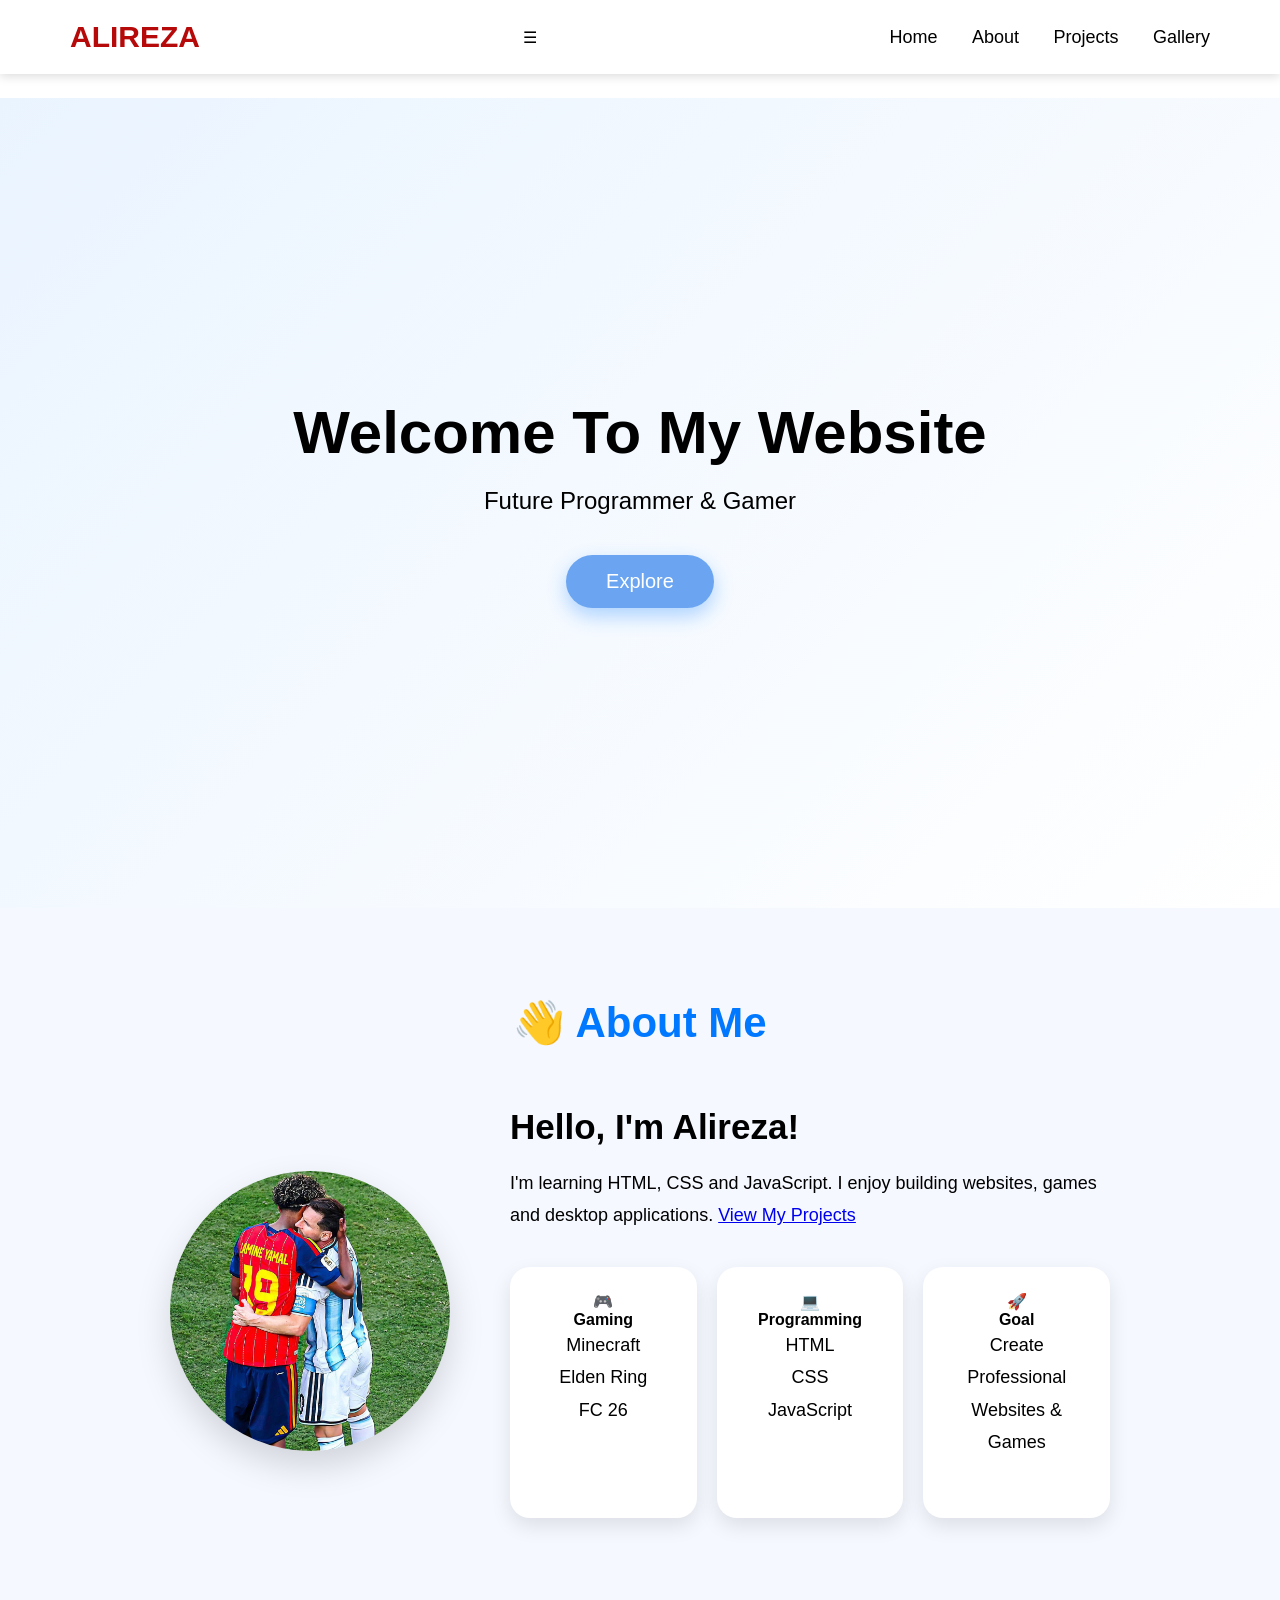
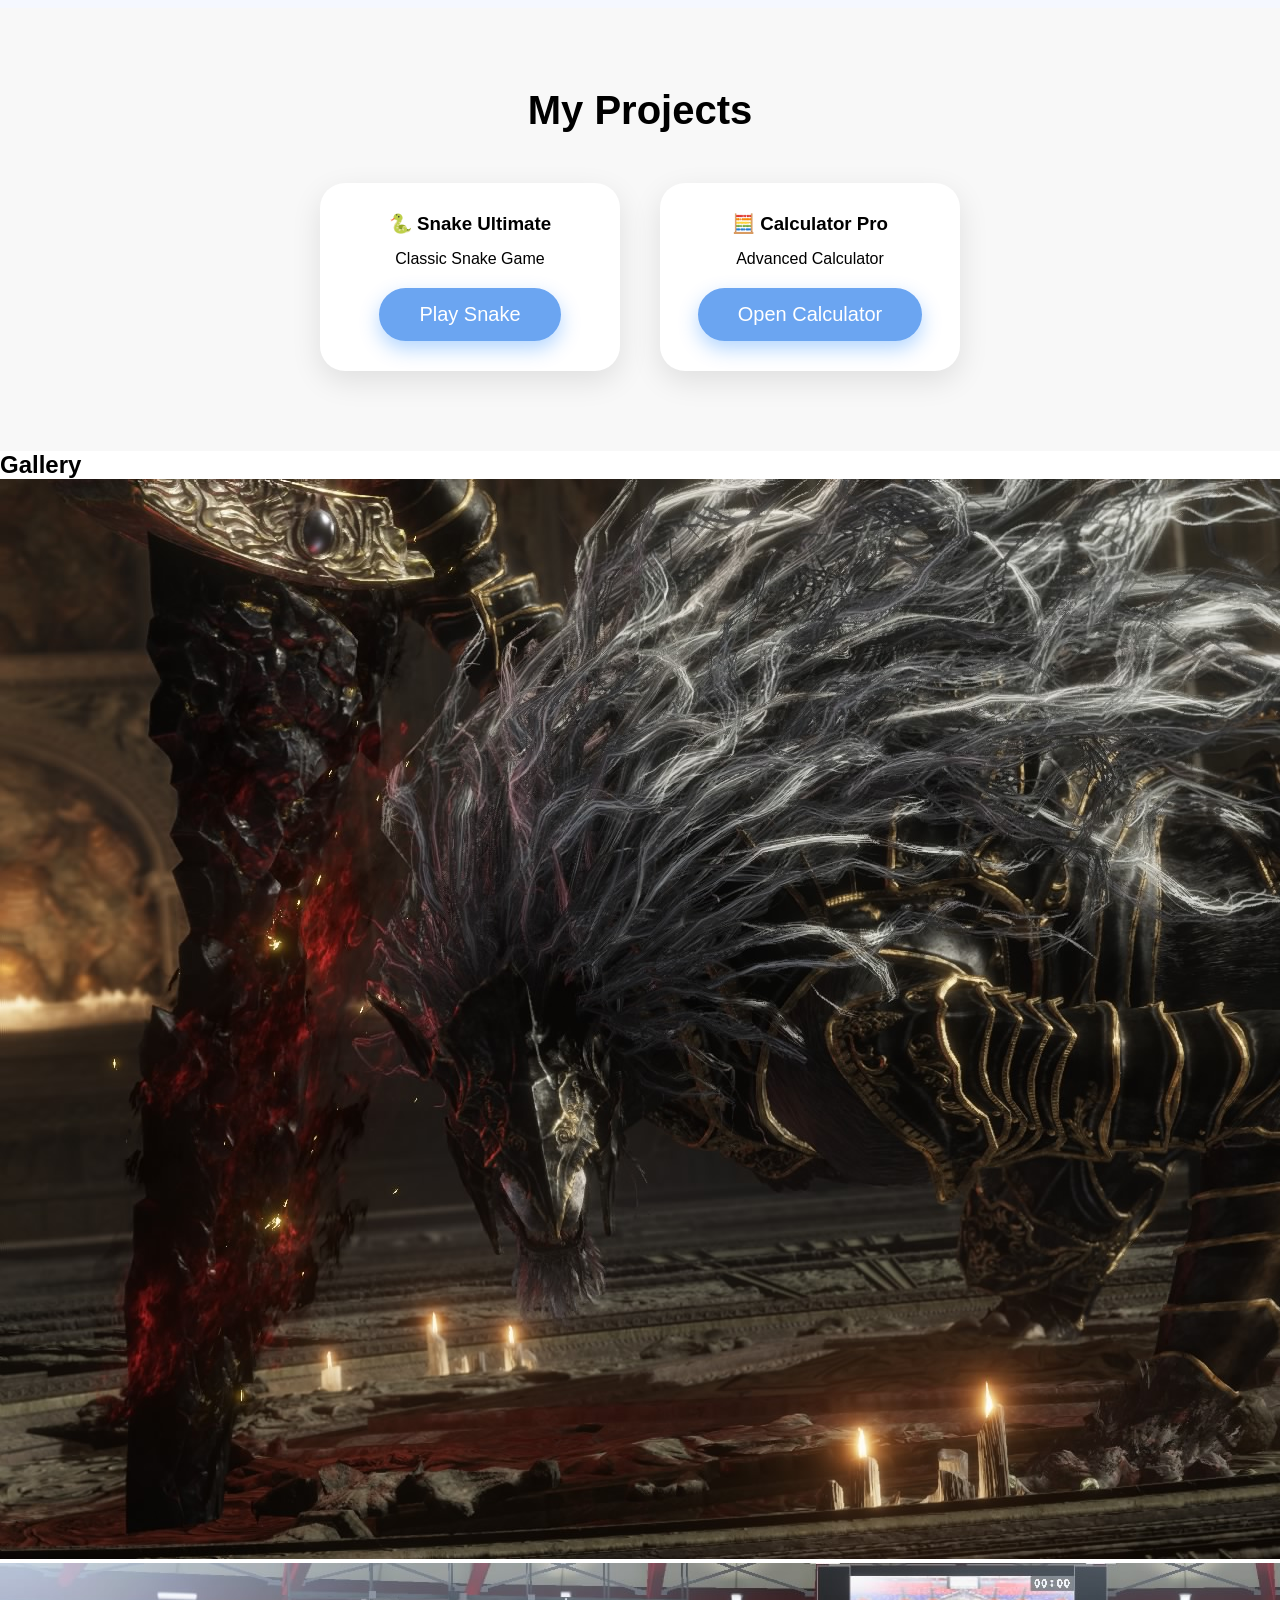
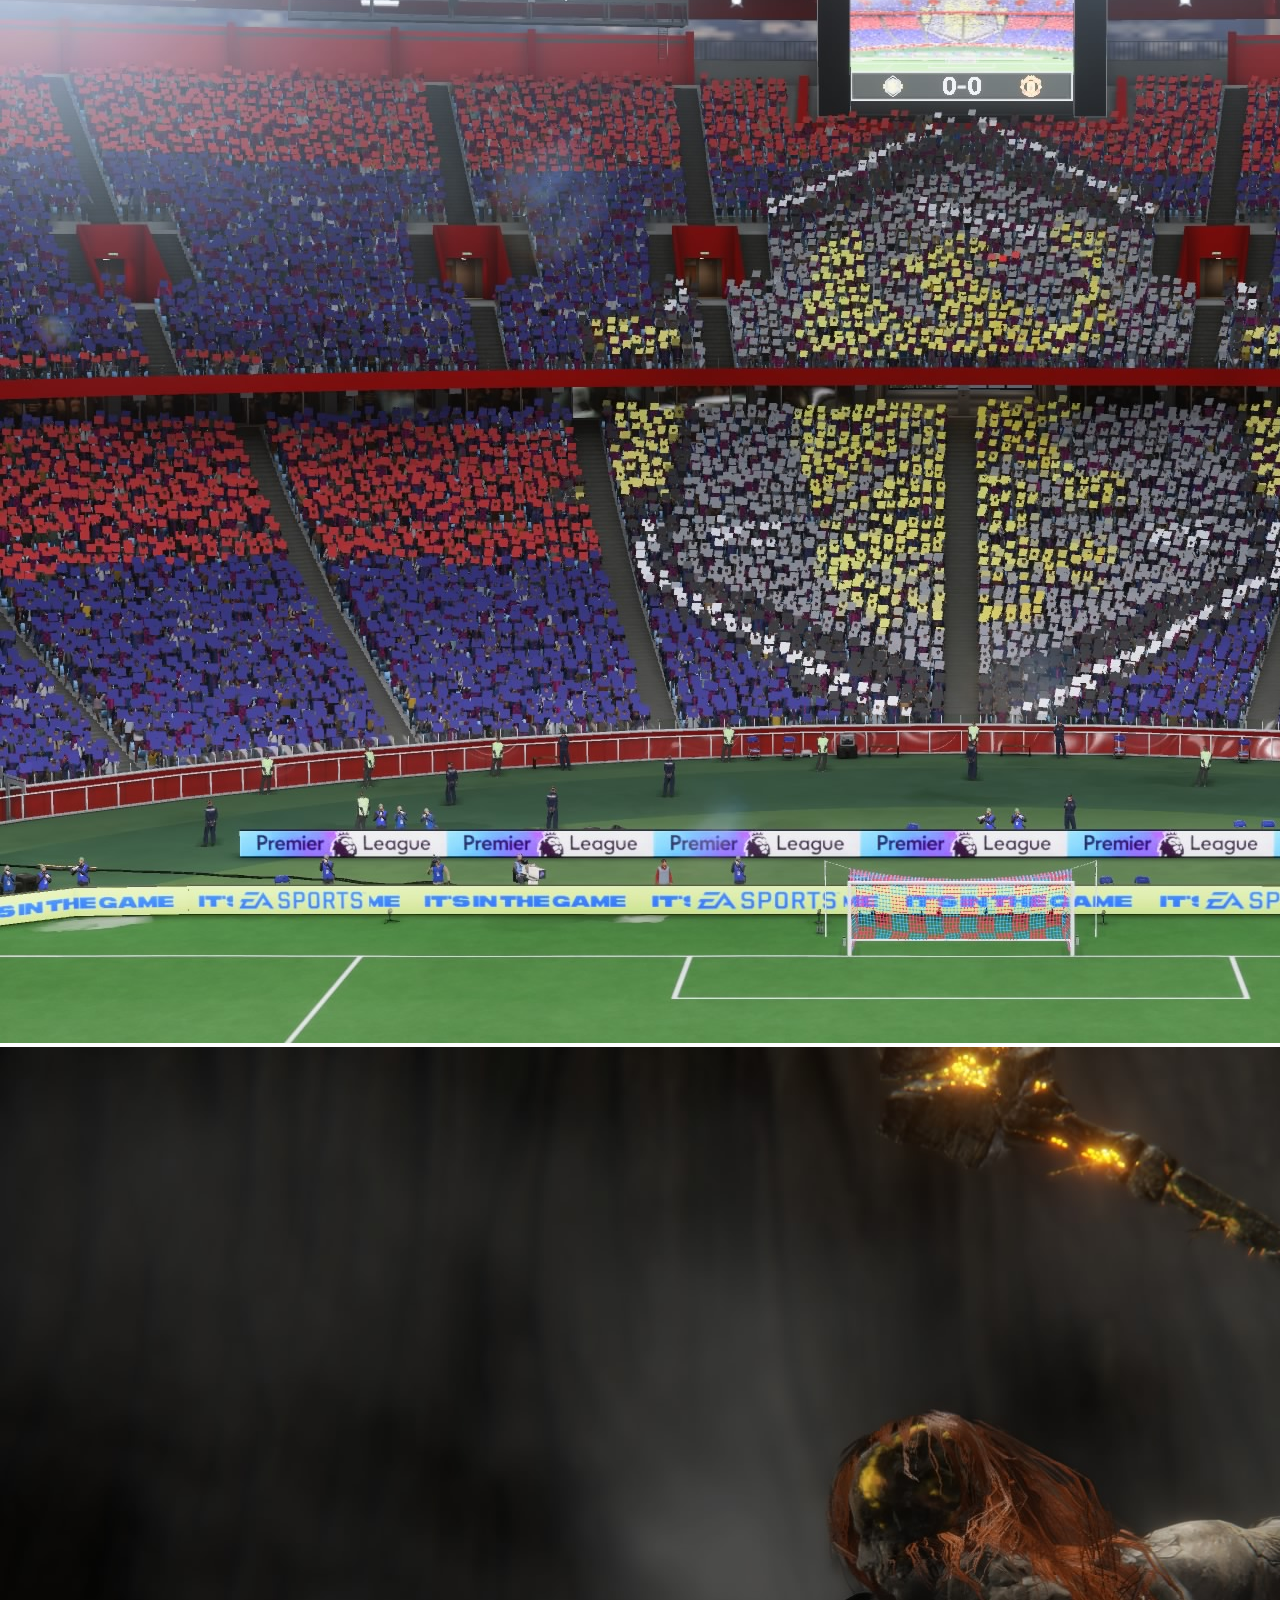
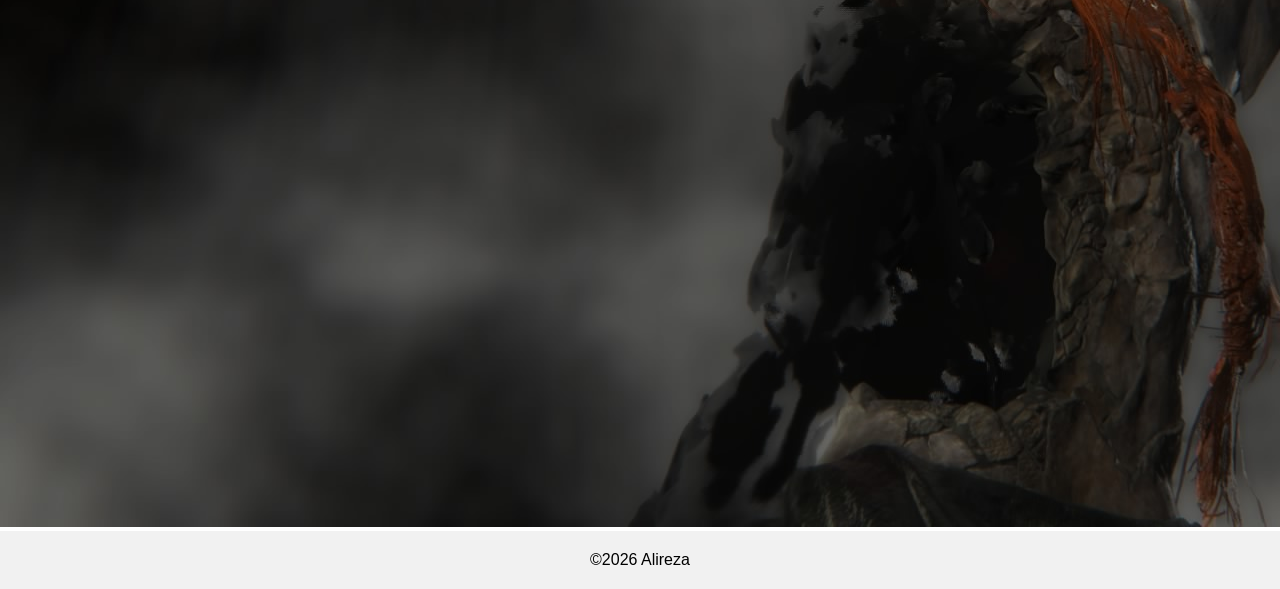
==== index.html @ 7f4954b1 "Update index.html" ====
<!DOCTYPE html>
<html lang="en">

<head><meta name="google-site-verification" content="nearvGKCB2jYtyPfi5rXUf1PX_v6LSc5jBAbaeLNy2U" />

<meta charset="UTF-8">
<meta name="viewport" content="width=device-width, initial-scale=1.0">

<title>Alireza Website</title>

<link rel="stylesheet" href="style.css">

</head>

<div id="image-viewer" onclick="closeImage()">

<img id="big-image">

</div>

<body>

<header>

<h2 class="logo">ALIREZA</h2>

<div class="menu-btn" onclick="toggleMenu()">
    ☰
</div>

<nav id="nav-menu">
  
    <a href="#">Home</a>
  
    <a href="#about">About</a>
  
    <a href="#projects">Projects</a>
  
    <a href="#gallery">Gallery</a>

</nav>

    </header>

<section class="hero">

<h1 id="title"></h1>

<p>Future Programmer & Gamer</p>

<button onclick="scrollProjects()">
Explore

</button>

</section>
<section id="about">

    <h2>👋 About Me</h2>

    <div class="about-container">

        <div class="about-image">
            <img src="images/profile.png" alt="Profile">
        </div>

        <div class="about-text">

            <h3>Hello, I'm Alireza!</h3>

            <p>
                I'm learning HTML, CSS and JavaScript.
                I enjoy building websites, games and desktop applications.
                <a href="#projects" class="about-btn">
View My Projects
</a>
            </p>

            <div class="skills">

                <div class="skill-card">
                    🎮
                    <h4>Gaming</h4>
                    <p>Minecraft<br>Elden Ring<br>FC 26</p>
                </div>

                <div class="skill-card">
                    💻
                    <h4>Programming</h4>
                    <p>HTML<br>CSS<br>JavaScript</p>
                </div>

                <div class="skill-card">
                    🚀
                    <h4>Goal</h4>
                    <p>Create Professional Websites & Games</p>
                </div>

            </div>

        </div>

    </div>

</section>

<section id="projects">

<h2>My Projects</h2>

<div class="cards">

<div class="card">

<h3>🐍 Snake Ultimate</h3>

<p>Classic Snake Game
</p>

<a href="Snake/Snake_Ultimate_v1.5.2fixed.html">
    <button>Play Snake</button>
</a>

</div>

<div class="card">

<h3>🧮 Calculator Pro</h3>

<p>Advanced Calculator
</p>

<a href="calculator/index.html">
    <button>Open Calculator</button>
</a>

</div>

    </div>

</section>

<section id="gallery">

    <h2>Gallery</h2>

    <div class="gallery-container">

        <img onclick="openImage(this.src)"  src="images/photo1.jpg" alt="Photo 1">

        <img onclick="openImage(this.src)"  src="images/photo2.jpg" alt="Photo 2">

        <img onclick="openImage(this.src)" src="images/photo3.jpg" alt="Photo 3">

    </div>

<footer>

©2026 Alireza

</footer>

<script src="script.js"></script>

</body>

</html>

</section>
---- style.css ----
*{
margin:0;
padding:0;
box-sizing:border-box;
font-family:Arial,sans-serif;
}

body{

background:white;
color:black;

padding-top: 80px;

}

header{

display:flex;
justify-content:space-between;
align-items:center;

padding:20px 70px;

box-shadow:0 2px 10px rgba(0,0,0,.15);

position: fixed;
top: 0;
left: 0;
width: 100%;
background: rgb(255, 255, 255);
z-index: 1000;

}

.logo{

color:#b60909;
font-size:30px;

}

nav a{

text-decoration:none;
color:black;

margin-left:30px;

font-size:18px;

transition:.3s;

}

nav a:hover{

color:#0078ff;

}

.hero{

height:90vh;

display:flex;

flex-direction:column;

justify-content:center;

align-items:center;

text-align:center;

background:linear-gradient(135deg,#eaf4ff,#ffffff);

}


.hero h1{

font-size:60px;

margin-bottom:20px;

}

.hero p{

font-size:24px;

margin-bottom:40px;

}

button{

padding:15px 40px;

border:none;

border-radius:50px;

background:#6ba5f1;

color:white;

font-size:20px;

cursor:pointer;

transition:.3s;

box-shadow:0 8px 20px rgba(0,120,255,.3);

}

button:hover{

transform:translateY(-5px);

box-shadow:0 15px 30px rgba(0,120,255,.5);

}

button:hover{

transform:scale(1.1);

background:#005fcc;

}
footer{

text-align:center;

padding:20px;

background:#f1f1f1;

}

html{

scroll-behavior:smooth;

}

#projects{

padding:80px;

text-align:center;

background:#f8f8f8;

}

#projects h2{

font-size:40px;

margin-bottom:50px;

}

.cards{

 display:flex;

justify-content:center;

gap:40px;

flex-wrap:wrap;

margin-top:40px;

}

.card{

width:300px;

background:white;

padding:30px;

border-radius:25px;

box-shadow:0 10px 30px rgba(0,0,0,.1);

transition:.4s;
}

.card:hover{

transform:translateY(-12px) scale(1.03);

}

.card h3{

margin-bottom:15px;

}

.card button{

margin-top:20px;

}

#about{

padding:90px 10%;

background:#f5f8ff;

}

#about h2{

text-align:center;

font-size:42px;

margin-bottom:60px;

color:#0078ff;

}

.about-container{

display:flex;

align-items:center;

justify-content:center;

gap:60px;

flex-wrap:wrap;

}

.about-image img{

width:280px;

height:280px;

border-radius:50%;

object-fit:cover;

box-shadow:0 15px 35px rgba(0,0,0,.15);

transition:.4s;

}

.about-image img:hover{

transform:scale(1.05);

}

.about-text{

max-width:600px;

}

.about-text h3{

font-size:35px;

margin-bottom:20px;

}

.about-text p{

font-size:18px;

line-height:1.8;

margin-bottom:35px;

}

.skills{

display:flex;

gap:20px;

flex-wrap:wrap;

}

.skill-card{

flex:1;

min-width:170px;

background:white;

padding:25px;

border-radius:20px;

text-align:center;

box-shadow:0 8px 20px rgba(0,0,0,.1);

transition:.35s;

}

.skill-card:hover{

transform:translateY(-10px);

box-shadow:0 18px 30px rgba(0,120,255,.2);

}

/* Mobile Version */

@media (max-width: 768px){

    header{
       
        padding:15px 20px;
    }

    nav{
       
        display:none;
       
        flex-direction:column;
       
        position:absolute;
       
        top:70px;
       
        right:20px;
       
        background:white;
       
        padding:20px;
       
        border-radius:15px;
       
        box-shadow:0 10px 20px rgba(0,0,0,.15);
    
    }

    nav.active{
        display:flex;
    }
   
    .hero{
    
        height:auto;
    
        min-height:80vh;
    
        padding:40px 20px;
    }

    .hero h1{
        font-size:45px;
    }

    .hero p{
        font-size:18px;
    }


    .cards{
        flex-direction:column;
        align-items:center;
    }


    .card{
        width:85%;
    }


    .about-container{
        flex-direction:column;
        text-align:center;
    }


    .about-image img{
        width:200px;
        height:200px;
    }


    .skills{
        flex-direction:column;
    }


    .skill-card{
        width:90%;
    }

    #gallery{
    padding:80px 20px;
    text-align:center;
}


#gallery h2{
    font-size:35px;
    margin-bottom:40px;
}


.gallery-container{

    display:grid;
    grid-template-columns:repeat(3,1fr);
    gap:25px;
    max-width:1000px;
    margin:auto;

}


.gallery-container img{

    width:100%;
    height:250px;
    object-fit:cover;
    border-radius:20px;
    transition:.3s;

}


.gallery-container img:hover{

    transform:scale(1.05);

}

.menu-btn{
    display:block;
    font-size:32px;
     cursor:pointer;
}

nav{
    transition:0.3s;
}

.about-btn{
    display:inline-block;
    background:#0078ff;
    color:white;
    padding:12px 25px;
    border-radius:20px;
    text-decoration:none;
    transition:.3s;
}

.about-btn:hover{
    transform:scale(1.05);
}

#gallery{
    padding:80px 20px;
    text-align:center;
}


#gallery h2{
    font-size:35px;
    margin-bottom:40px;
}


.gallery-container{

    display:grid;
    grid-template-columns:repeat(3,1fr);
    gap:25px;
    max-width:1000px;
    margin:auto;

}


.gallery-container img{

    width:100%;
    height:250px;
    object-fit:cover;
    border-radius:20px;
    transition:.3s;

}


.gallery-container img:hover{

    transform:scale(1.05);

}

#image-viewer{

display:none;
position:fixed;
top:0;
left:0;
width:100%;
height:100%;
background:rgba(0,0,0,.8);
justify-content:center;
align-items:center;
z-index:2000;

}


#image-viewer img{

max-width:90%;
max-height:90%;
border-radius:20px;

}


.gallery-container img{

cursor:pointer;

}
#gallery{
    padding:80px 20px;
    text-align:center;
}


#gallery h2{
    font-size:35px;
    margin-bottom:40px;
}

.gallery-container{
    display:grid;
    grid-template-columns:repeat(3, 300px);
    gap:25px;
    justify-content:center;
}

.gallery-container img{
    width:300px;
    height:250px;
    object-fit:cover;
    border-radius:20px;
    cursor:pointer;
}


.gallery-container img:hover{

    transform:scale(1.05);

}

.card button{
    max-width:100%;
    width:100%;
    font-size:16px;
    padding:12px 15px;
}

.card a{
    display:block;
}

/* Fix Gallery */
.gallery-container{
    width:100%;
    max-width:1000px;
    margin:auto;
    display:grid;
    grid-template-columns:repeat(3, 1fr);
    gap:20px;
    box-sizing:border-box;
    padding:0 20px;
}

.gallery-container img{
    width:100%;
    max-width:100%;
    height:250px;
    object-fit:cover;
    border-radius:20px;
    box-sizing:border-box;
}


@media(max-width:768px){

    .gallery-container{
        grid-template-columns:1fr;
        padding:0 15px;
    }


    .gallery-container img{
        width:100%;
        height:220px;
    }

}

#gallery {
    max-width: 100%;
    overflow: hidden;
}

.gallery-container {
    display: grid;
    grid-template-columns: repeat(3, 250px);
    gap: 20px;
    justify-content: center;
}

.gallery-container img {
    width: 250px;
    height: 180px;
    object-fit: cover;
    border-radius: 15px;
}


@media(max-width:768px){

    .gallery-container{
        grid-template-columns: 1fr;
    }

    .gallery-container img{
        width:90%;
        height:200px;
        margin:auto;
    }

}
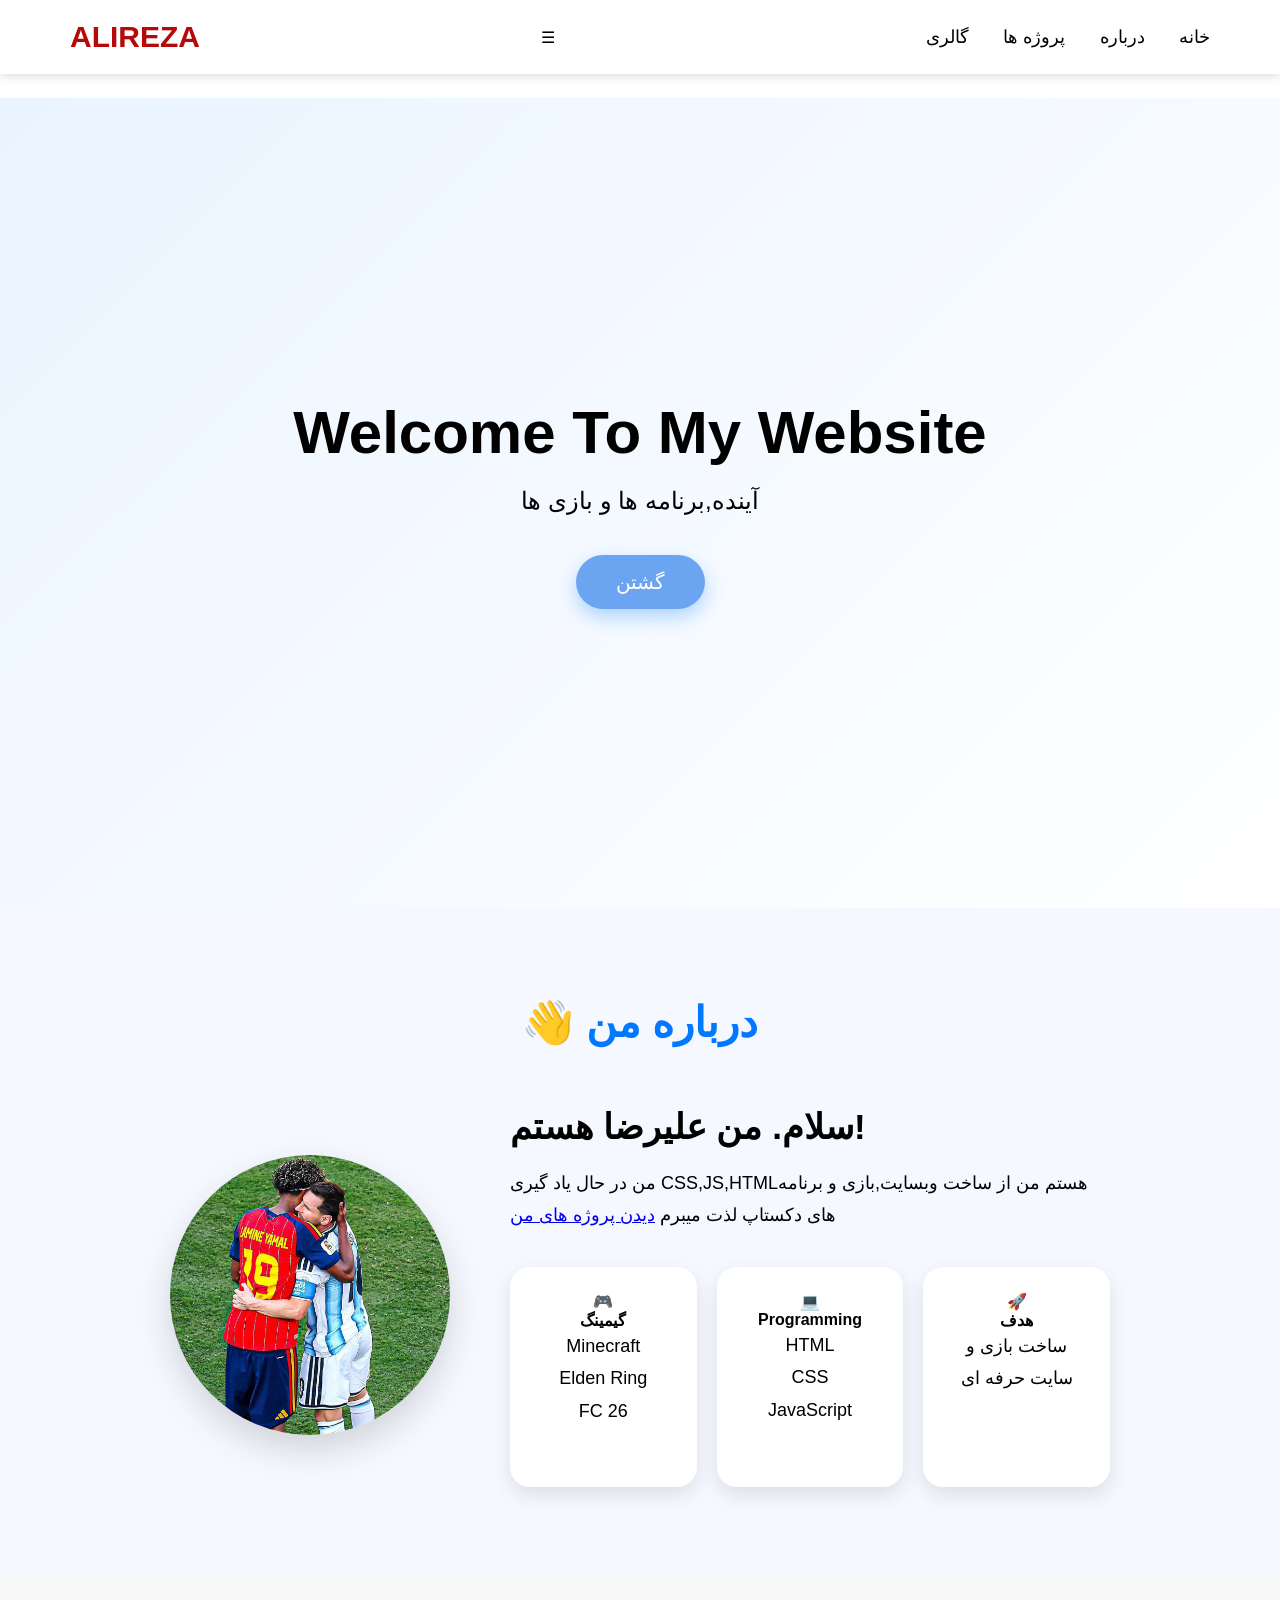
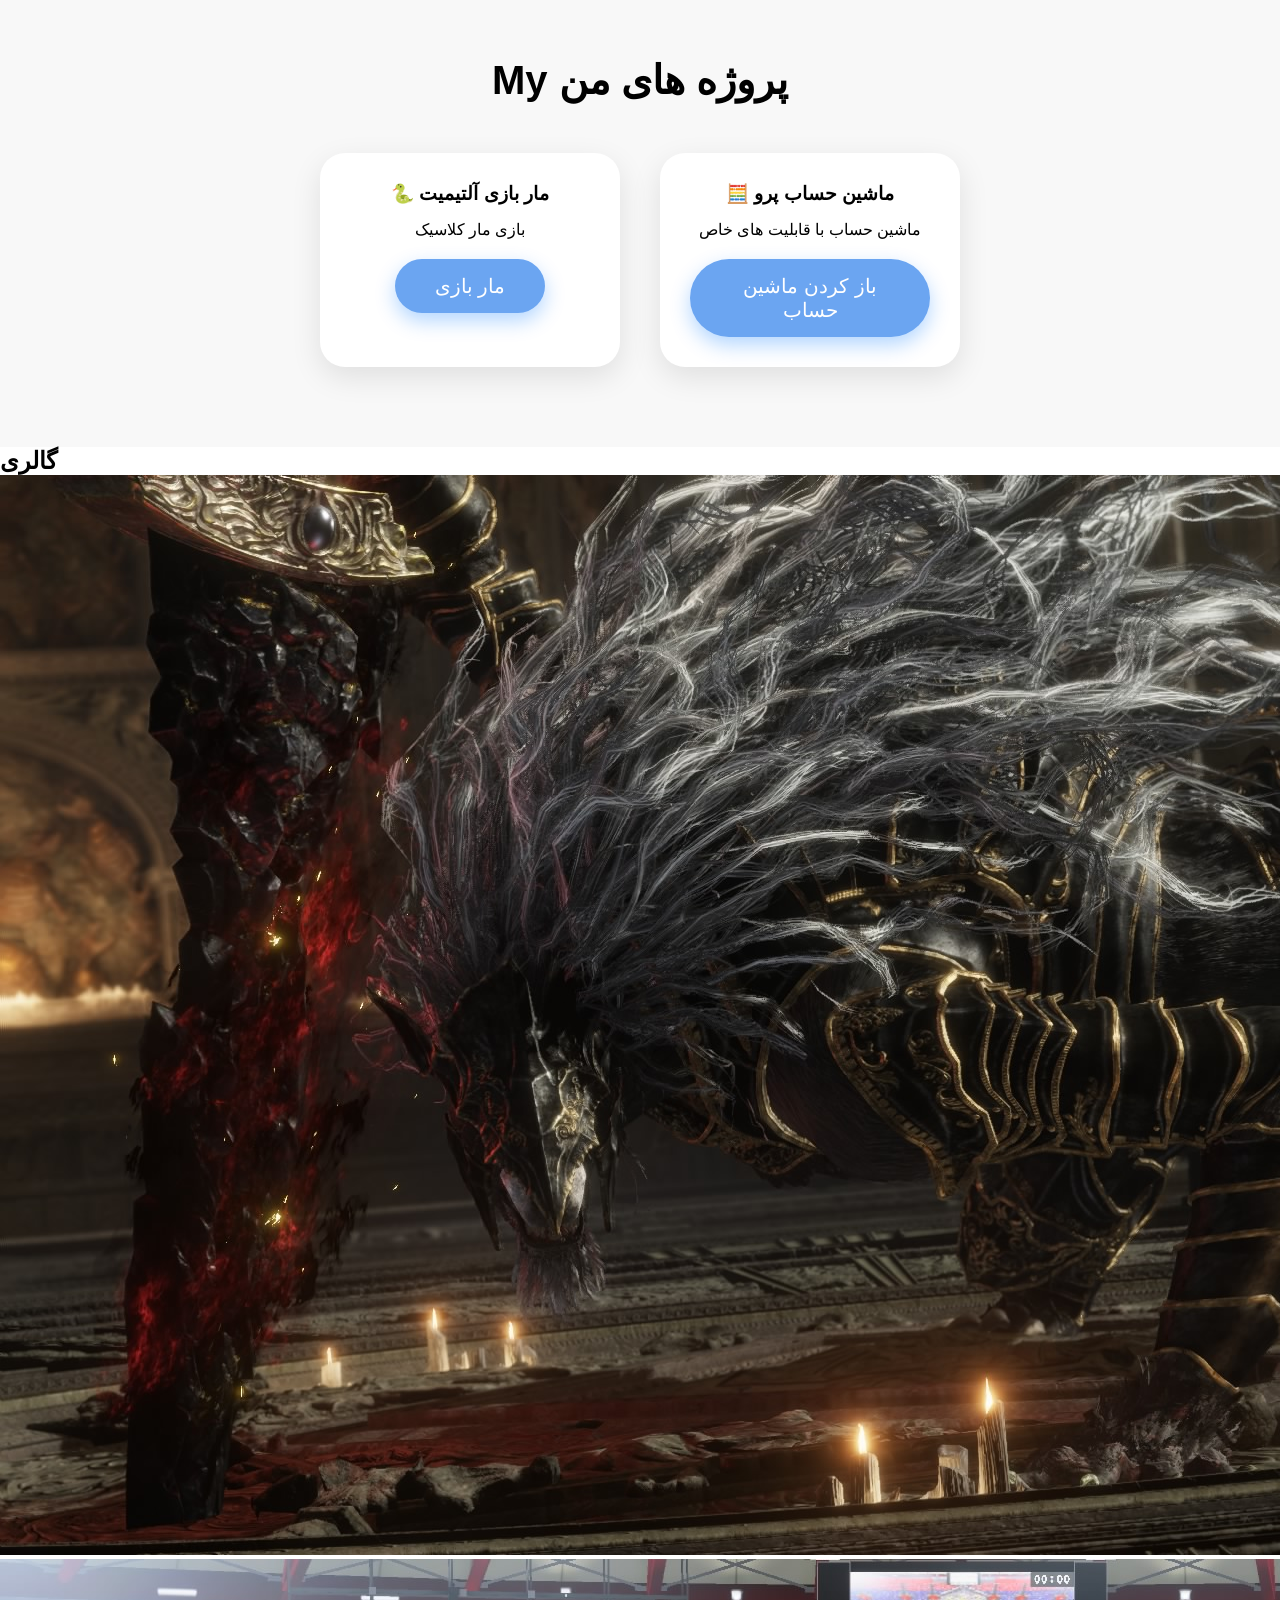
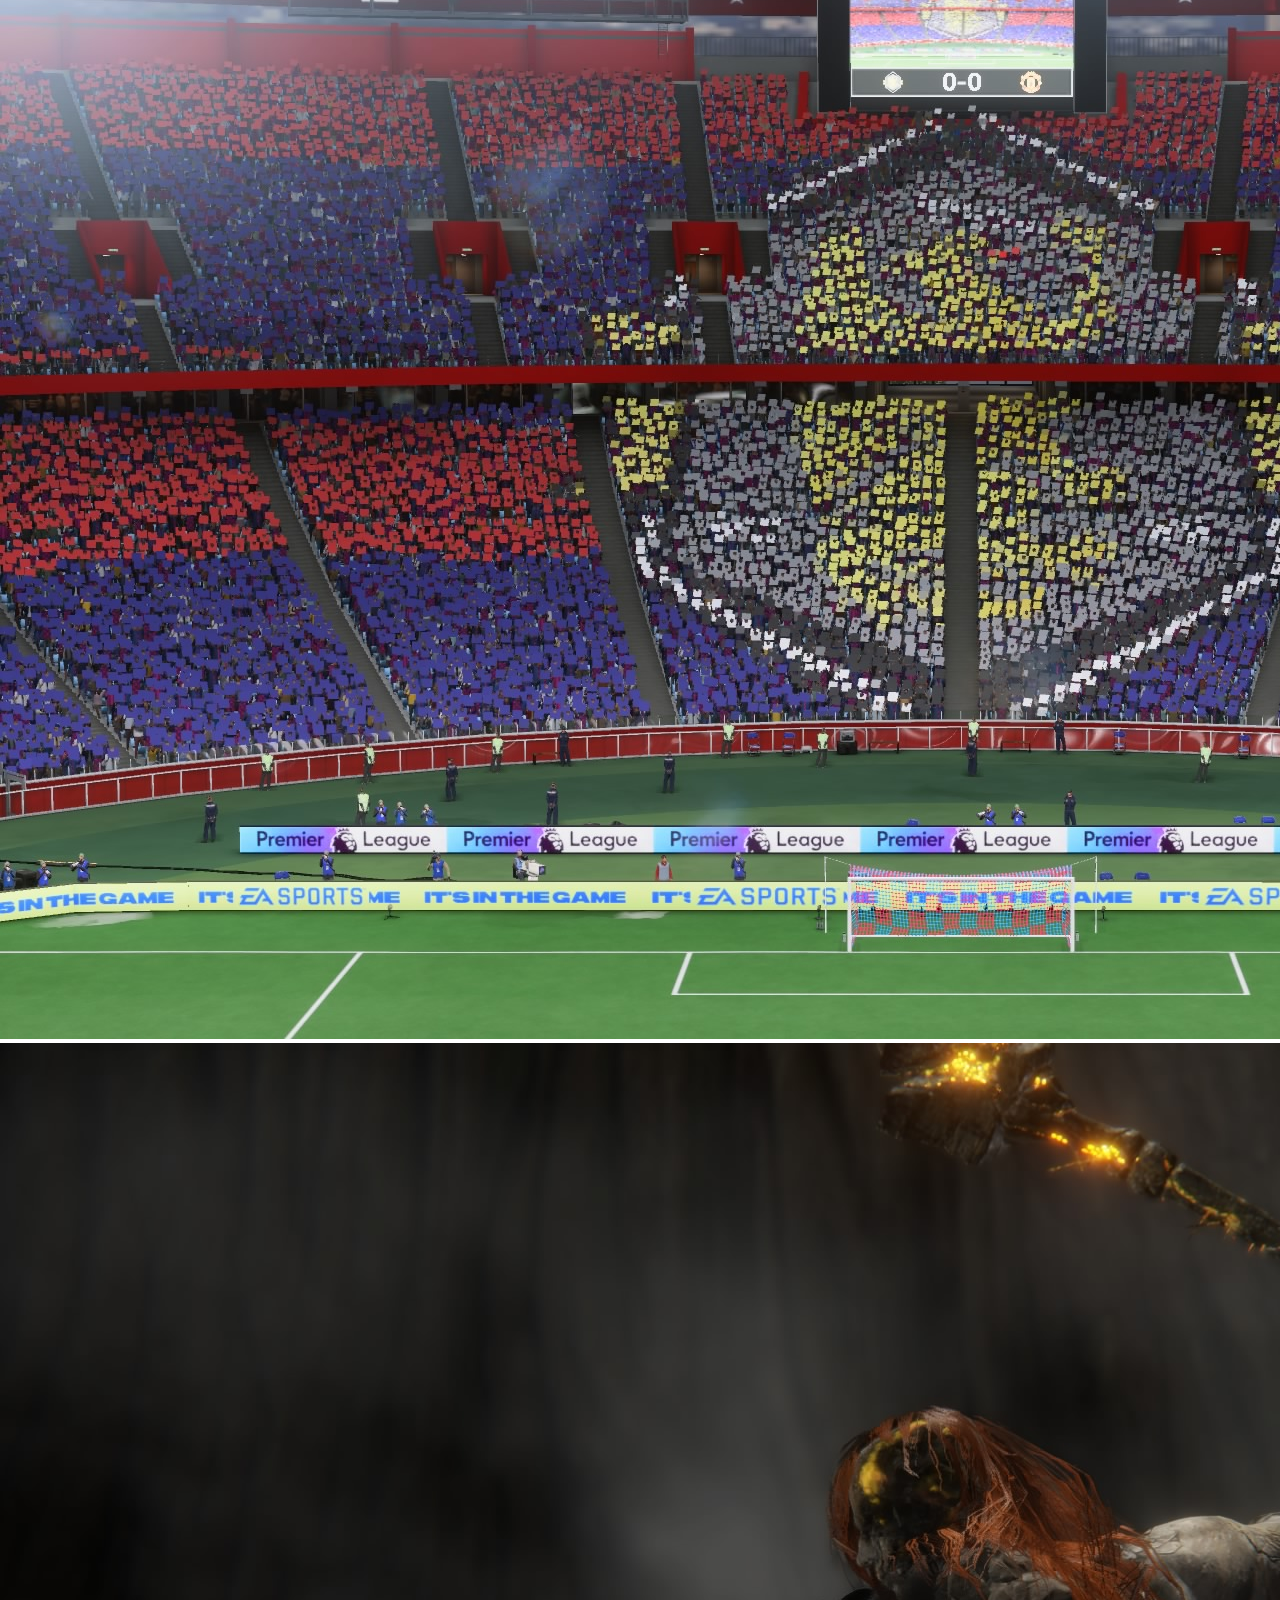
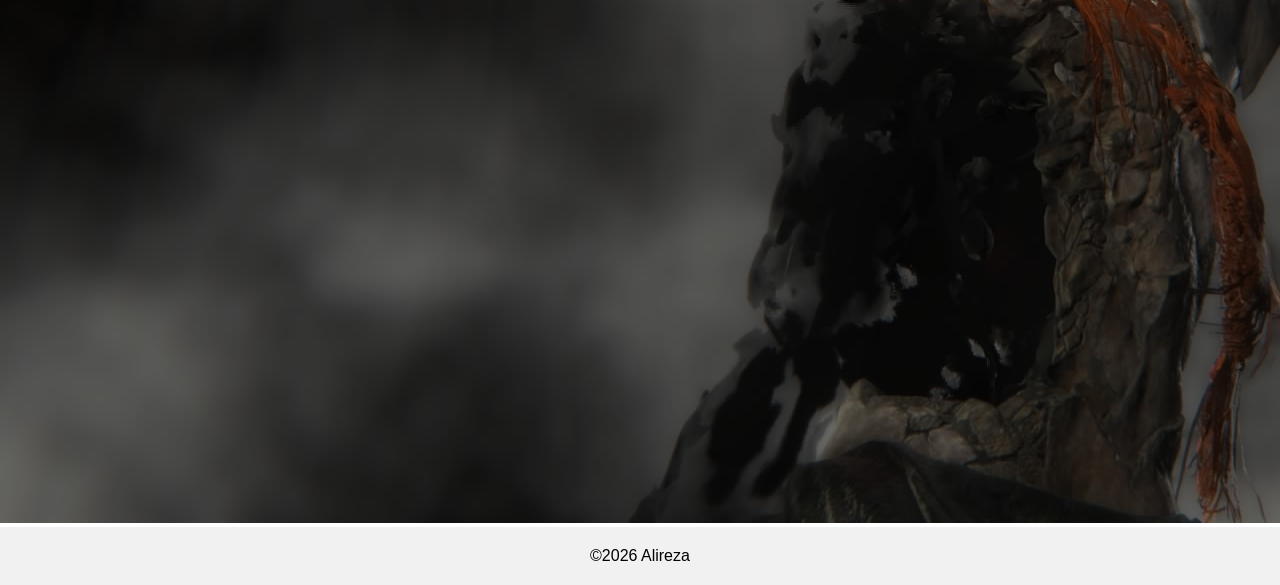
==== commit f3ec2f49: "Update index.html" ====
--- a/index.html
+++ b/index.html
@@ -30,13 +30,13 @@
 
 <nav id="nav-menu">
   
-    <a href="#">Home</a>
+    <a href="#">خانه</a>
   
-    <a href="#about">About</a>
+    <a href="#about">درباره</a>
   
-    <a href="#projects">Projects</a>
+    <a href="#projects">پروژه ها</a>
   
-    <a href="#gallery">Gallery</a>
+    <a href="#gallery">گالری</a>
 
 </nav>
 
@@ -46,17 +46,17 @@
 
 <h1 id="title"></h1>
 
-<p>Future Programmer & Gamer</p>
+<p>آینده,برنامه ها و بازی ها</p>
 
 <button onclick="scrollProjects()">
-Explore
+گشتن
 
 </button>
 
 </section>
 <section id="about">
 
-    <h2>👋 About Me</h2>
+    <h2>👋 درباره من</h2>
 
     <div class="about-container">
 
@@ -66,13 +66,13 @@
 
         <div class="about-text">
 
-            <h3>Hello, I'm Alireza!</h3>
+            <h3>سلام. من علیرضا هستم!</h3>
 
             <p>
-                I'm learning HTML, CSS and JavaScript.
-                I enjoy building websites, games and desktop applications.
+                من در حال یاد گیری CSS,JS,HTMLهستم
+                من از ساخت وبسایت,بازی و برنامه های دکستاپ لذت میبرم
                 <a href="#projects" class="about-btn">
-View My Projects
+دیدن پروژه های من
 </a>
             </p>
 
@@ -80,7 +80,7 @@
 
                 <div class="skill-card">
                     🎮
-                    <h4>Gaming</h4>
+                    <h4>گیمینگ</h4>
                     <p>Minecraft<br>Elden Ring<br>FC 26</p>
                 </div>
 
@@ -92,8 +92,8 @@
 
                 <div class="skill-card">
                     🚀
-                    <h4>Goal</h4>
-                    <p>Create Professional Websites & Games</p>
+                    <h4>هدف</h4>
+                    <p>ساخت بازی و سایت حرفه ای</p>
                 </div>
 
             </div>
@@ -106,32 +106,32 @@
 
 <section id="projects">
 
-<h2>My Projects</h2>
+<h2>My پروژه های من</h2>
 
 <div class="cards">
 
 <div class="card">
 
-<h3>🐍 Snake Ultimate</h3>
+<h3>🐍 مار بازی آلتیمیت </h3>
 
-<p>Classic Snake Game
+<p>بازی مار کلاسیک
 </p>
 
 <a href="Snake/Snake_Ultimate_v1.5.2fixed.html">
-    <button>Play Snake</button>
+    <button>مار بازی </button>
 </a>
 
 </div>
 
 <div class="card">
 
-<h3>🧮 Calculator Pro</h3>
+<h3>🧮 ماشین حساب پرو</h3>
 
-<p>Advanced Calculator
+<p>ماشین حساب با قابلیت های خاص
 </p>
 
 <a href="calculator/index.html">
-    <button>Open Calculator</button>
+    <button>باز کردن ماشین حساب</button>
 </a>
 
 </div>
@@ -142,7 +142,7 @@
 
 <section id="gallery">
 
-    <h2>Gallery</h2>
+    <h2>گالری </h2>
 
     <div class="gallery-container">
 
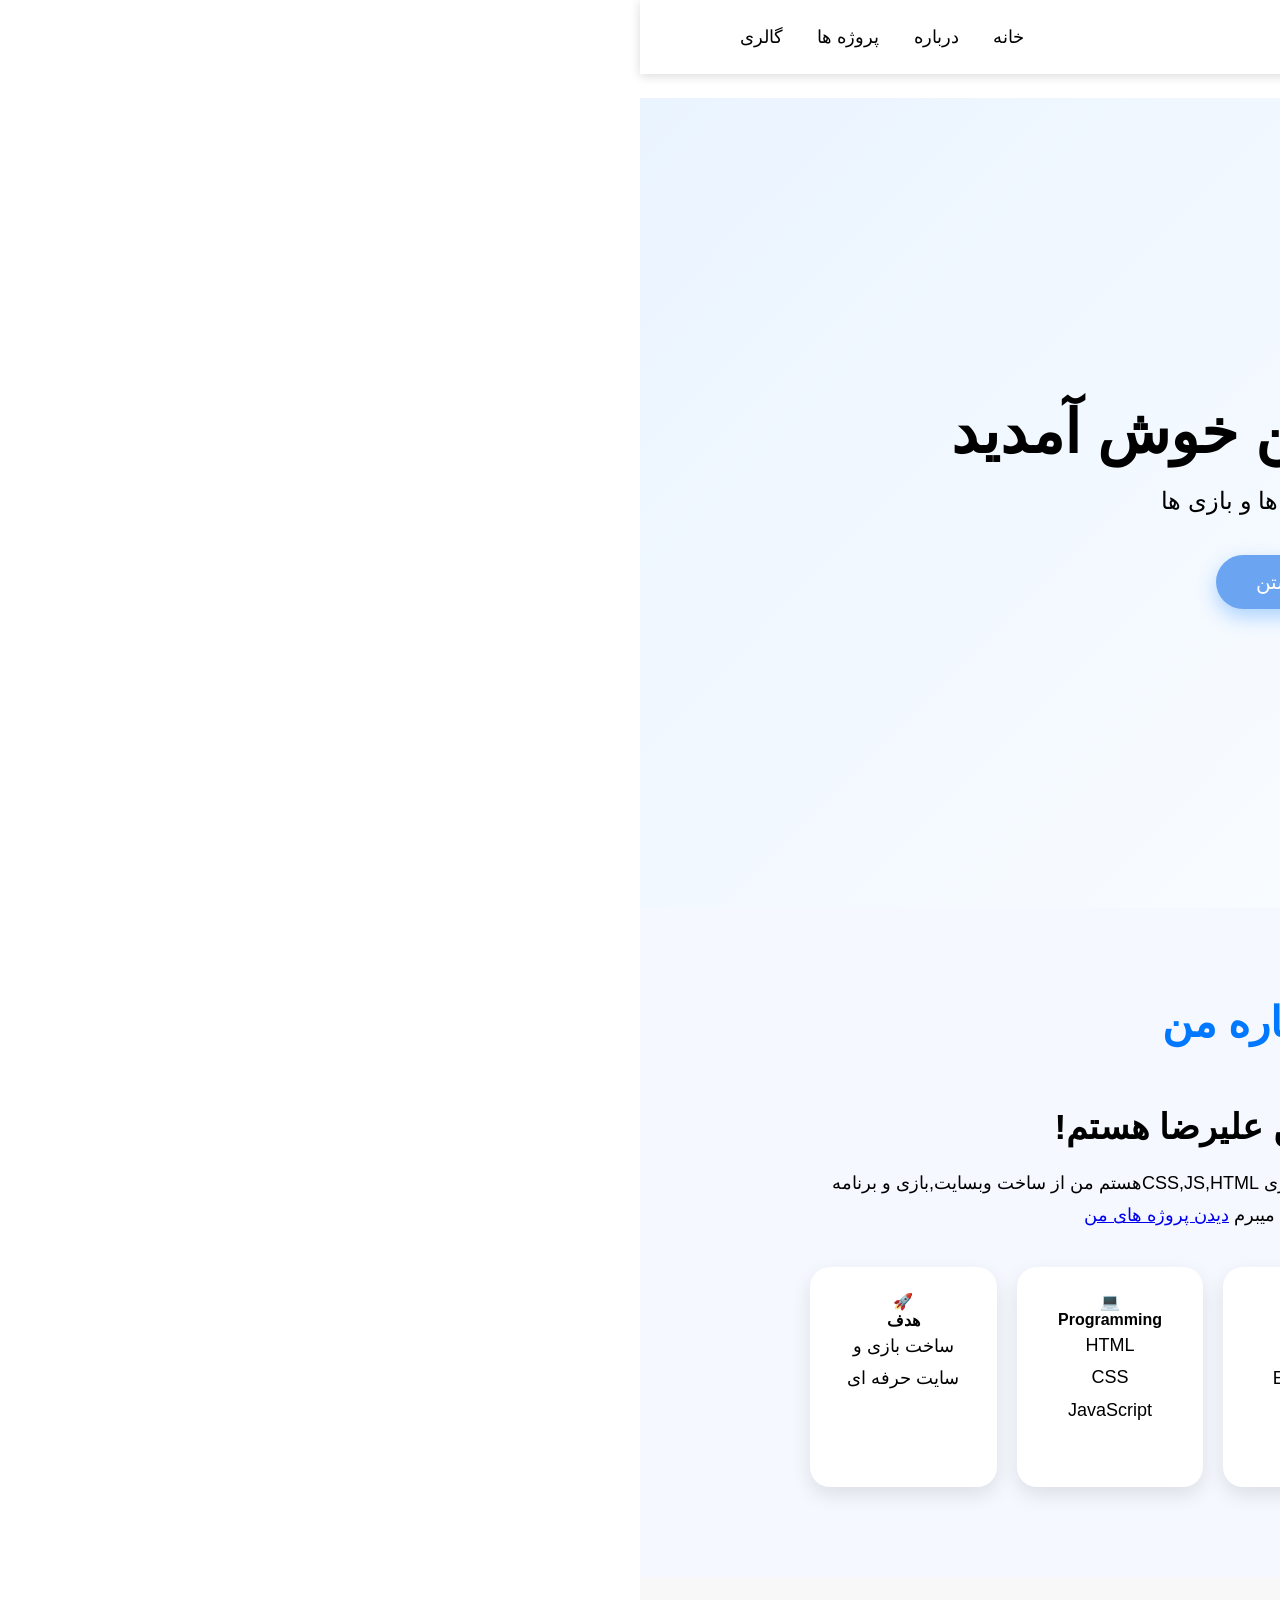
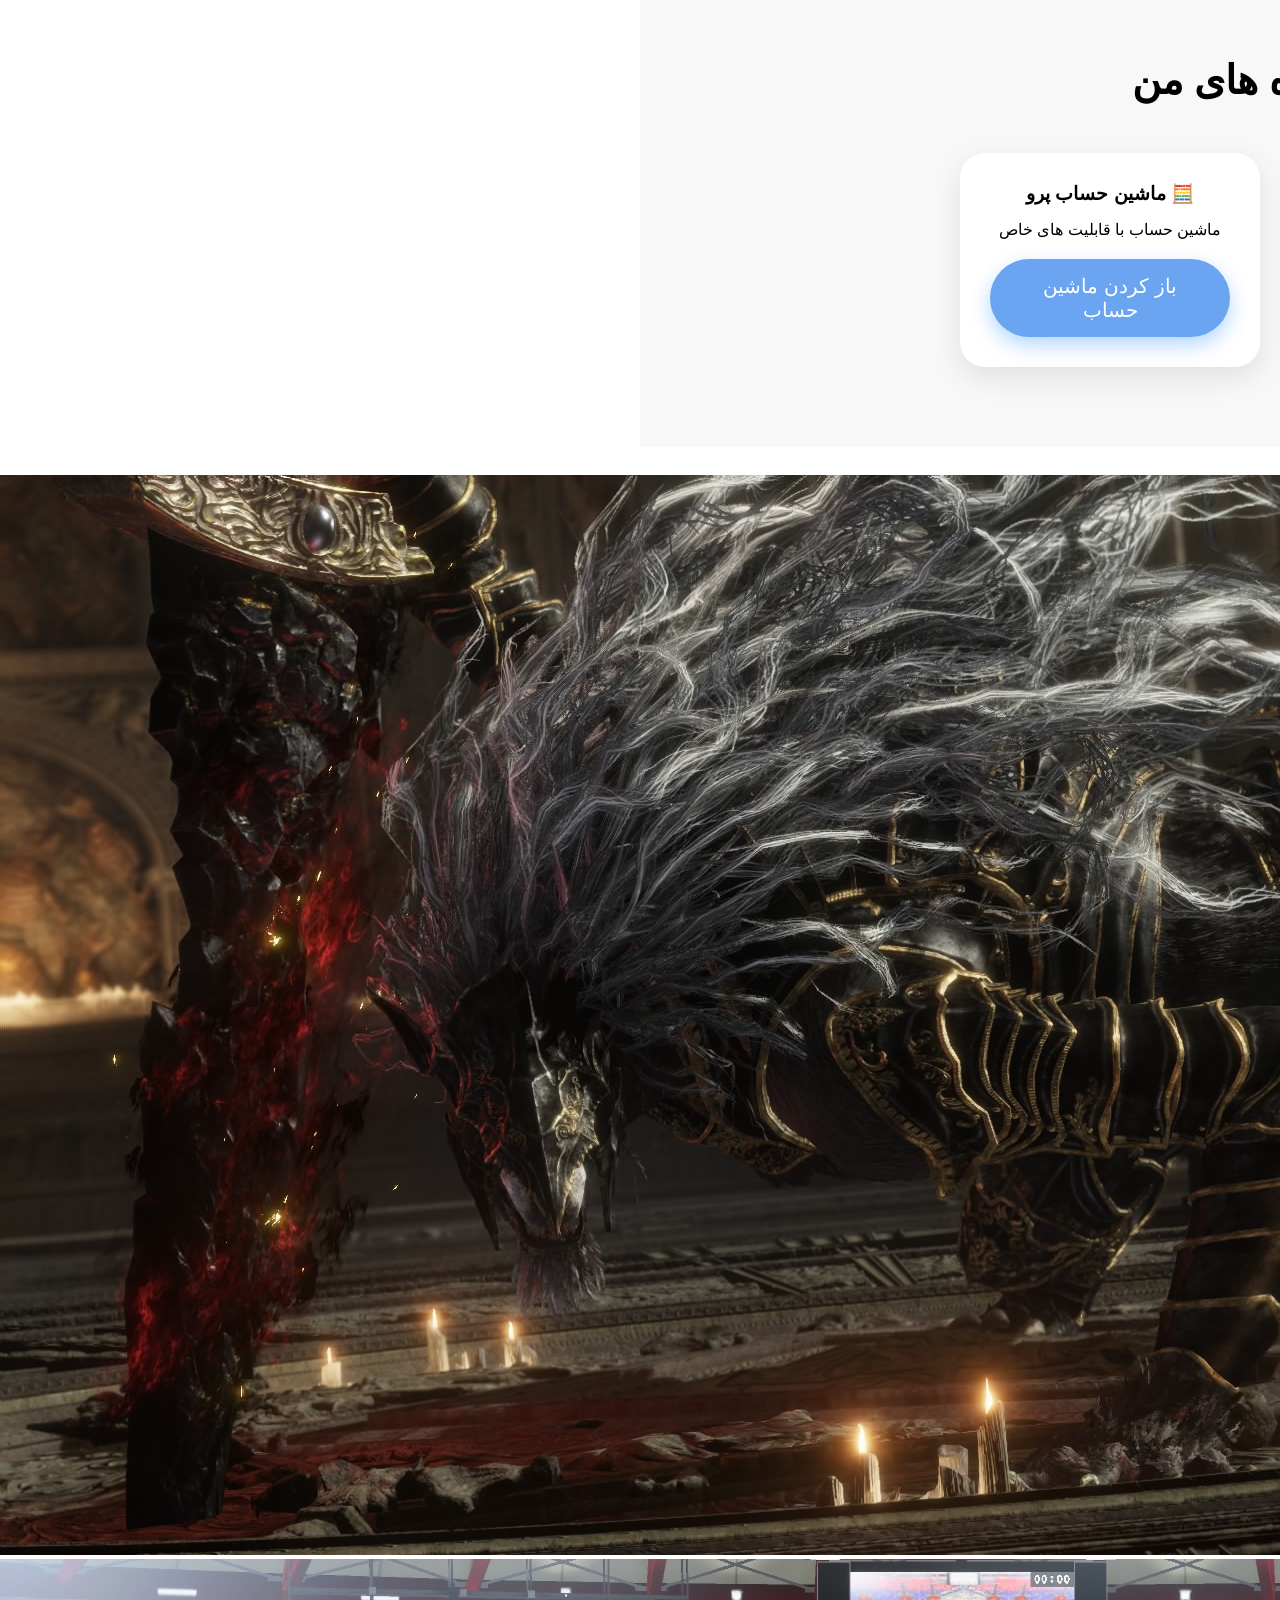
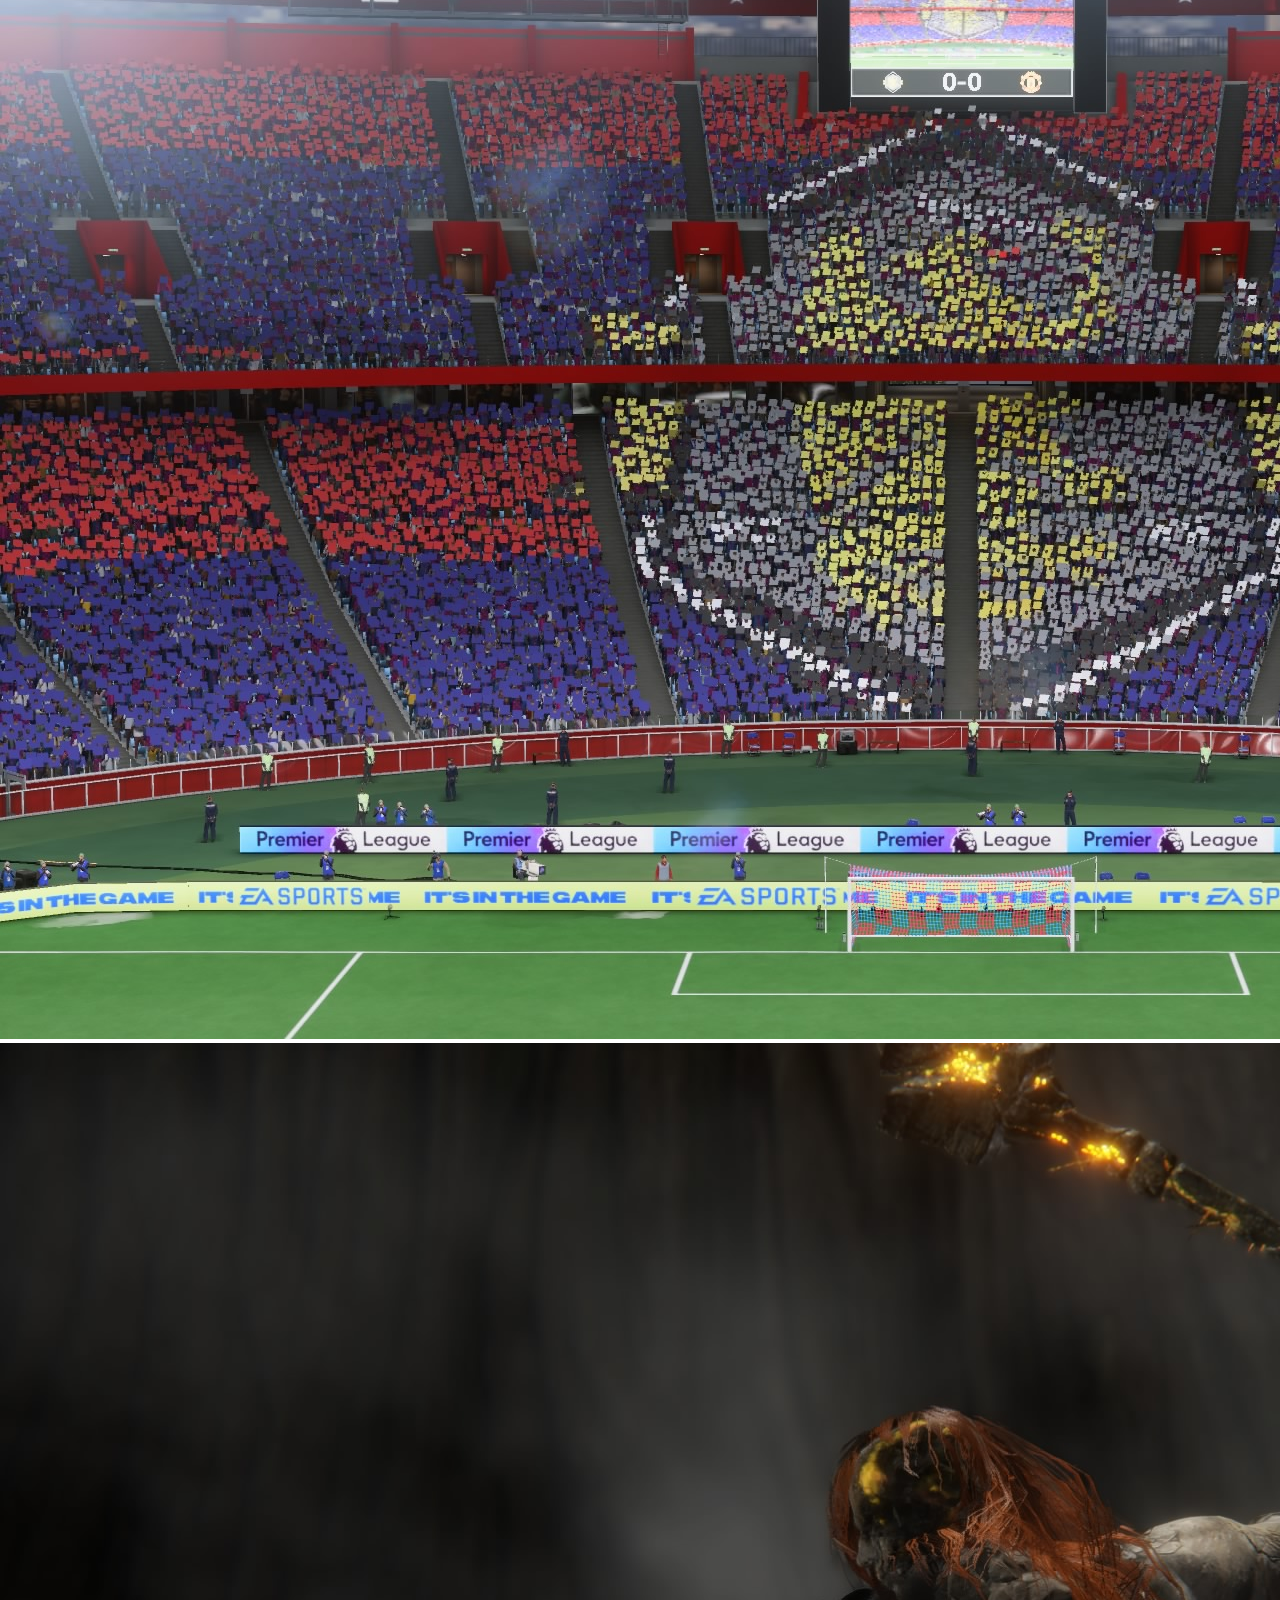
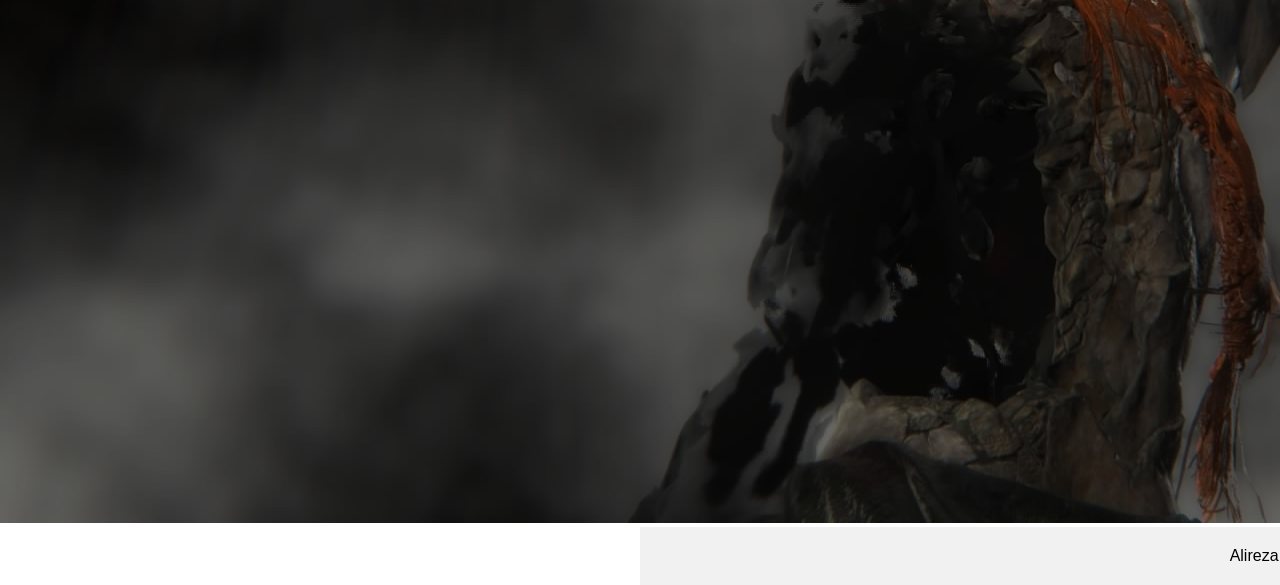
==== commit 256a856b: "Update index.html" ====
--- a/index.html
+++ b/index.html
@@ -1,5 +1,5 @@
 <!DOCTYPE html>
-<html lang="en">
+<html  lang="fa" dir="rtl">
 
 <head><meta name="google-site-verification" content="nearvGKCB2jYtyPfi5rXUf1PX_v6LSc5jBAbaeLNy2U" />
 
@@ -146,14 +146,15 @@
 
     <div class="gallery-container">
 
-        <img onclick="openImage(this.src)"  src="images/photo1.jpg" alt="Photo 1">
+<img onclick="openImage(this.src)" src="images/photo1.jpg">
 
-        <img onclick="openImage(this.src)"  src="images/photo2.jpg" alt="Photo 2">
+<img onclick="openImage(this.src)" src="images/photo2.jpg">
 
-        <img onclick="openImage(this.src)" src="images/photo3.jpg" alt="Photo 3">
+<img onclick="openImage(this.src)" src="images/photo3.jpg">
 
     </div>
 
+    <section> 
 <footer>
 
 ©2026 Alireza
@@ -166,5 +167,4 @@
 
 </html>
 
-</section>
 
--- a/style.css
+++ b/style.css
@@ -484,7 +484,10 @@
     text-align:center;
 }
 
-
+.gallery-item{
+    overflow:hidden;
+}
+ 
 #gallery h2{
     font-size:35px;
     margin-bottom:40px;
@@ -512,6 +515,9 @@
 
 }
 
+ .gallery-item{
+    overflow:hidden;
+}
 
 .gallery-container img:hover{
 
@@ -560,13 +566,6 @@
     margin-bottom:40px;
 }
 
-.gallery-container{
-    display:grid;
-    grid-template-columns:repeat(3, 300px);
-    gap:25px;
-    justify-content:center;
-}
-
 .gallery-container img{
     width:300px;
     height:250px;
@@ -642,13 +641,6 @@
     justify-content: center;
 }
 
-.gallery-container img {
-    width: 250px;
-    height: 180px;
-    object-fit: cover;
-    border-radius: 15px;
-}
-
 
 @media(max-width:768px){
 
@@ -659,7 +651,86 @@
     .gallery-container img{
         width:90%;
         height:200px;
+
         margin:auto;
     }
 
 }
+
+/* Gallery */
+
+#gallery{
+    padding:80px 20px;
+    text-align:center;
+    overflow:hidden;
+}
+
+#gallery h2{
+    font-size:35px;
+    margin-bottom:40px;
+}
+
+
+.gallery-container{
+
+    width:100%;
+    max-width:1000px;
+    margin:auto;
+
+    display:grid;
+    grid-template-columns:repeat(3,1fr);
+
+    gap:20px;
+
+}
+
+
+.gallery-item{
+
+    overflow:hidden;
+    border-radius:20px;
+
+}
+
+
+.gallery-container img{
+
+    width:100%;
+    height:250px;
+
+    object-fit:cover;
+
+    border-radius:20px;
+
+    cursor:pointer;
+
+    transition:.3s;
+
+}
+
+
+.gallery-container img:hover{
+
+    transform:scale(1.05);
+
+}
+
+
+/* Mobile */
+
+@media(max-width:768px){
+
+    .gallery-container{
+
+        grid-template-columns:1fr;
+
+    }
+
+
+    .gallery-container img{
+
+        height:220px;
+
+    }
+
+}
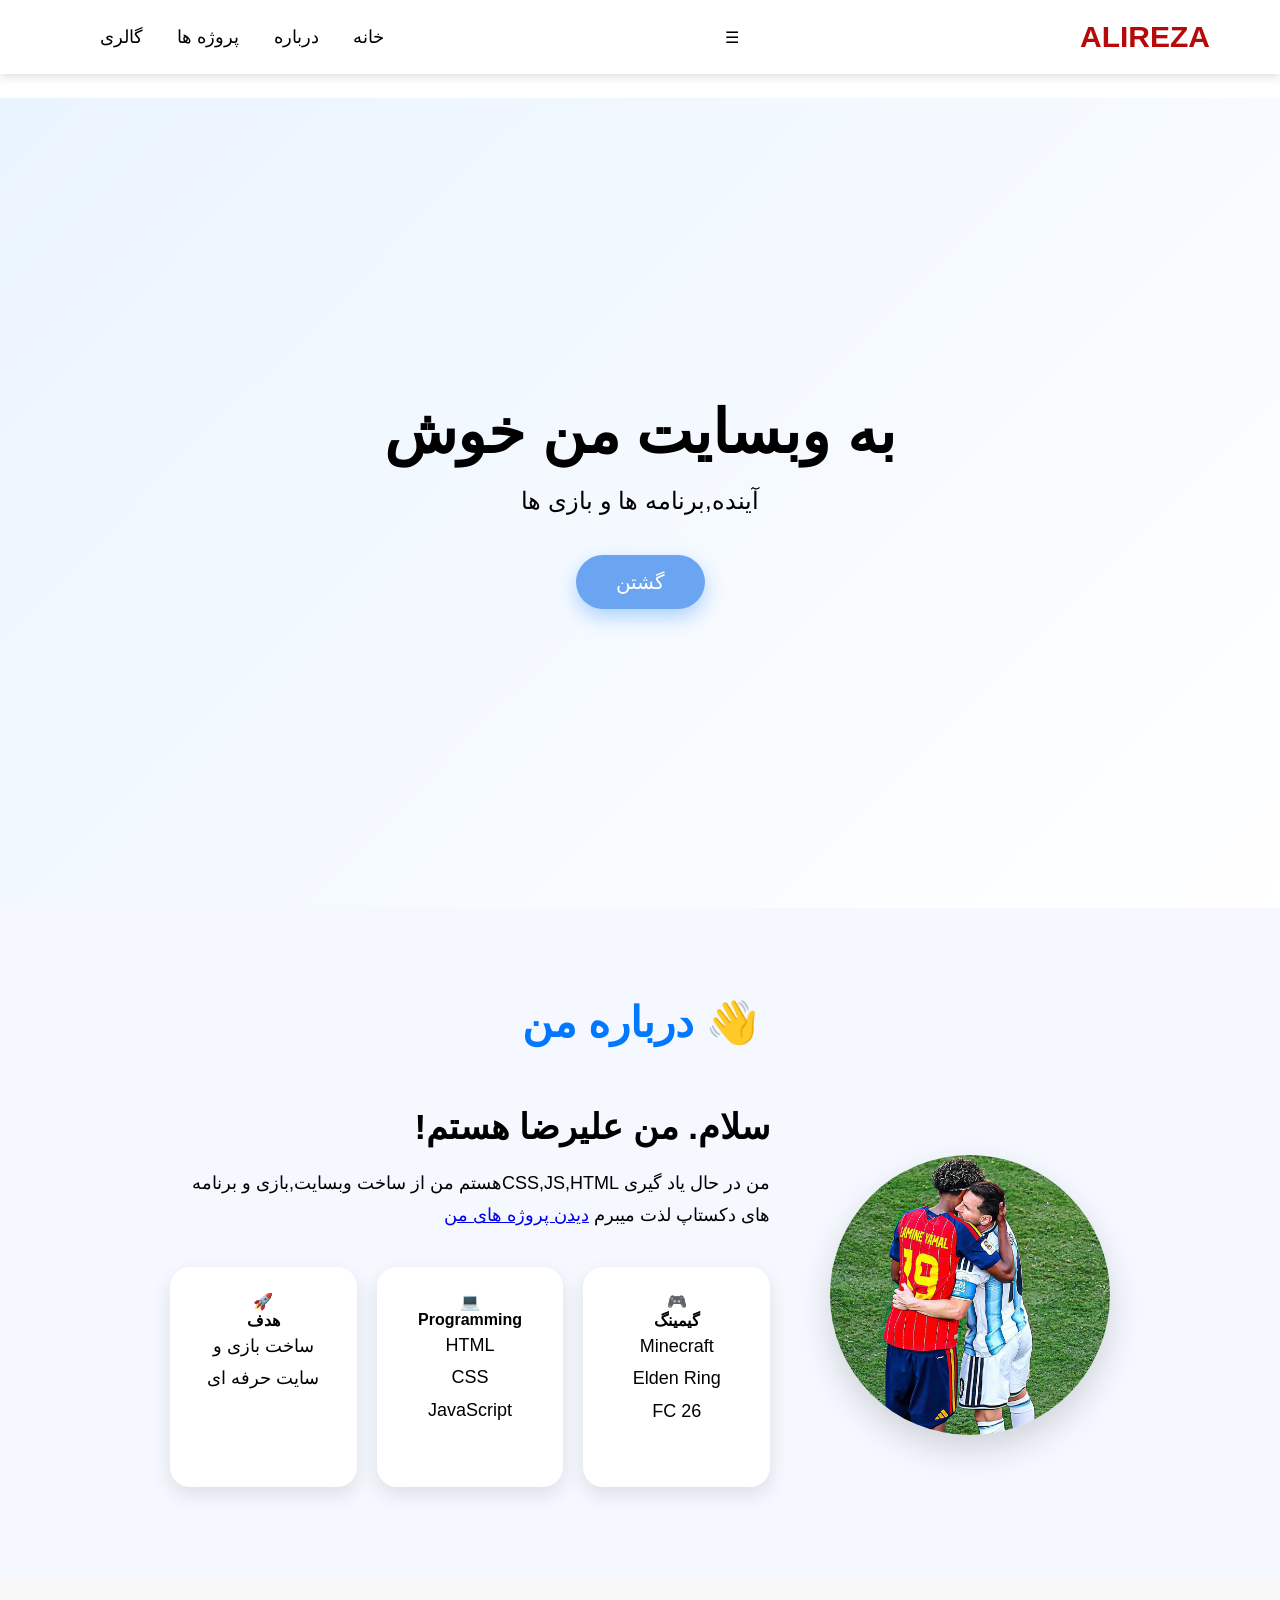
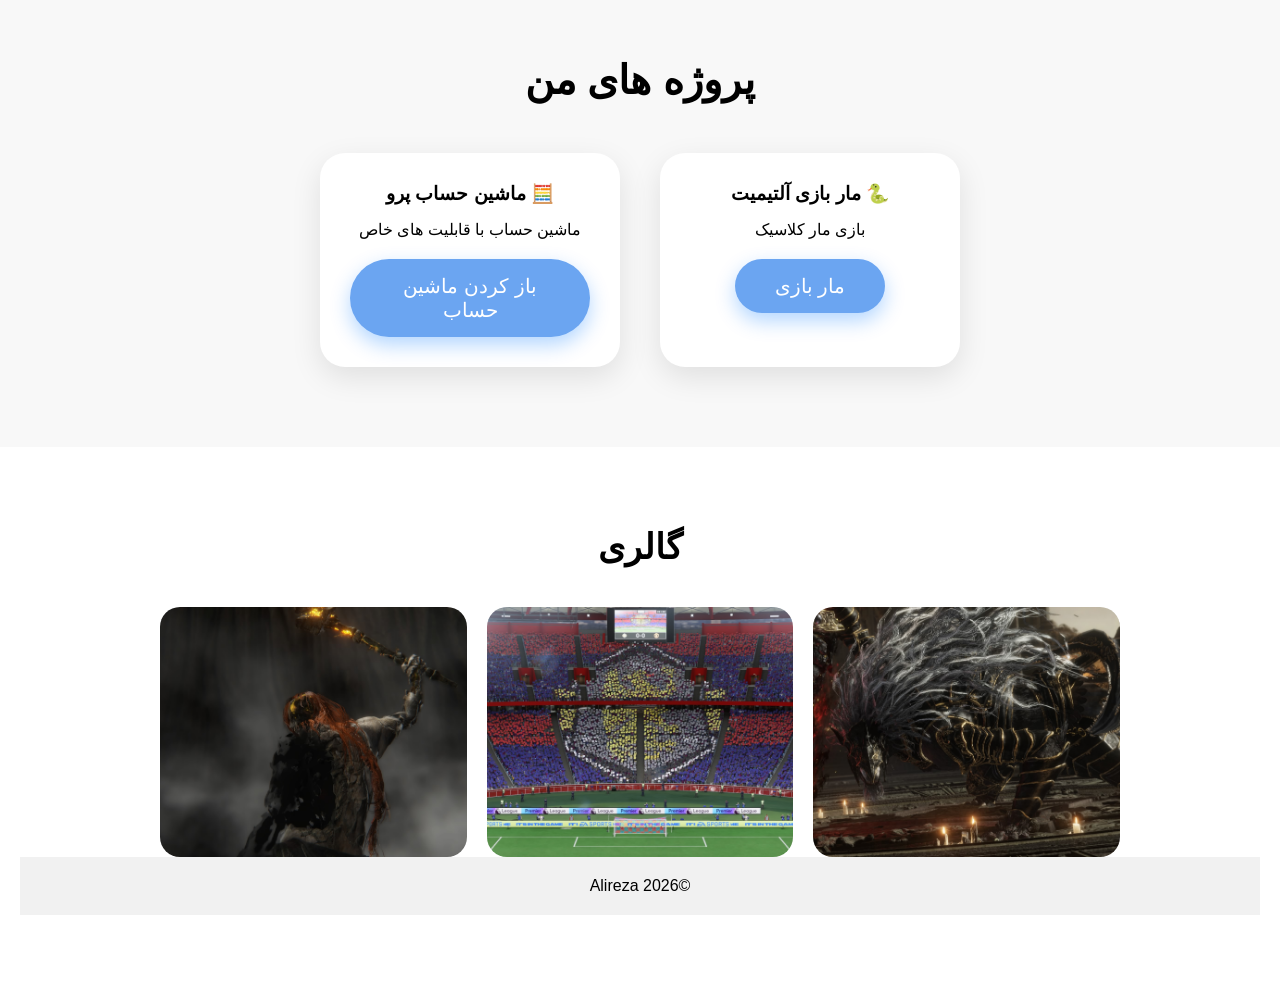
==== commit 1e4d0813: "Update index.html" ====
--- a/index.html
+++ b/index.html
@@ -106,7 +106,7 @@
 
 <section id="projects">
 
-<h2>My پروژه های من</h2>
+<h2> پروژه های من</h2>
 
 <div class="cards">
 
--- a/style.css
+++ b/style.css
@@ -591,7 +591,7 @@
 .card a{
     display:block;
 }
-
+}
 /* Fix Gallery */
 .gallery-container{
     width:100%;
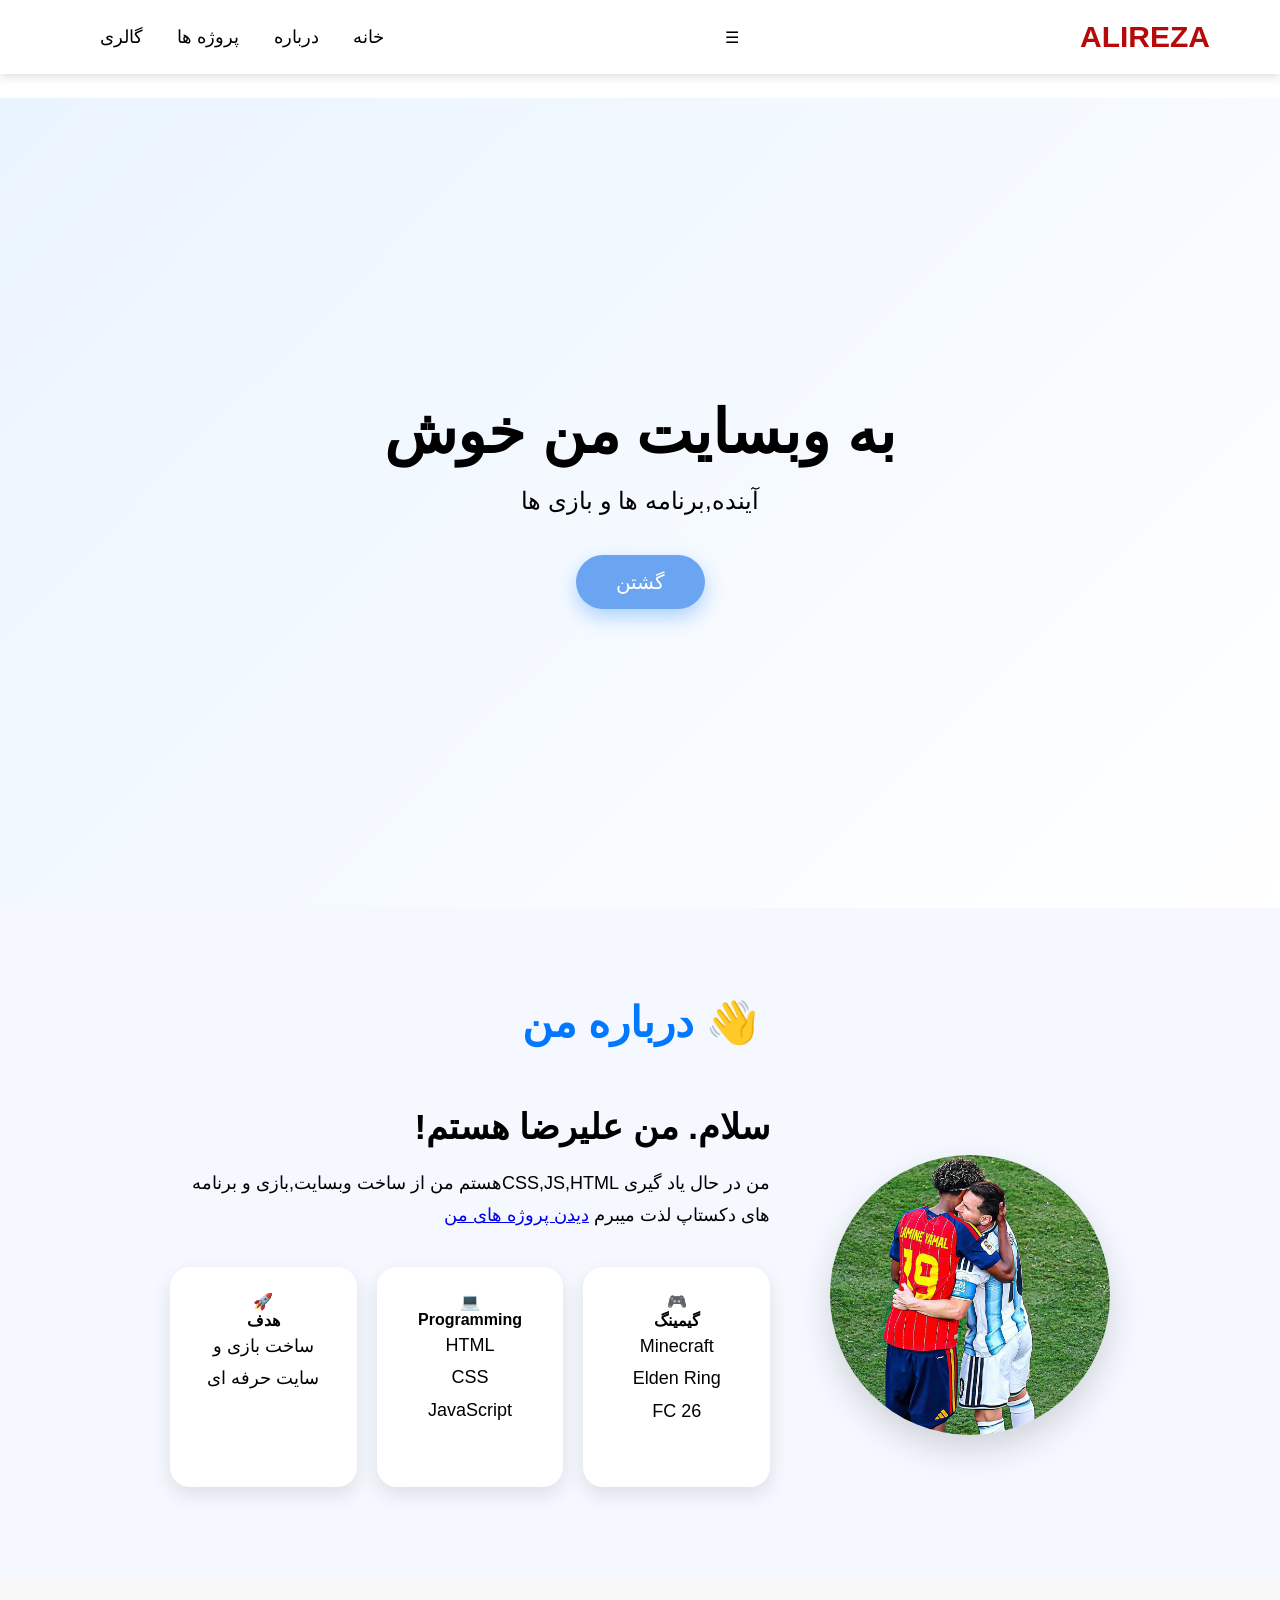
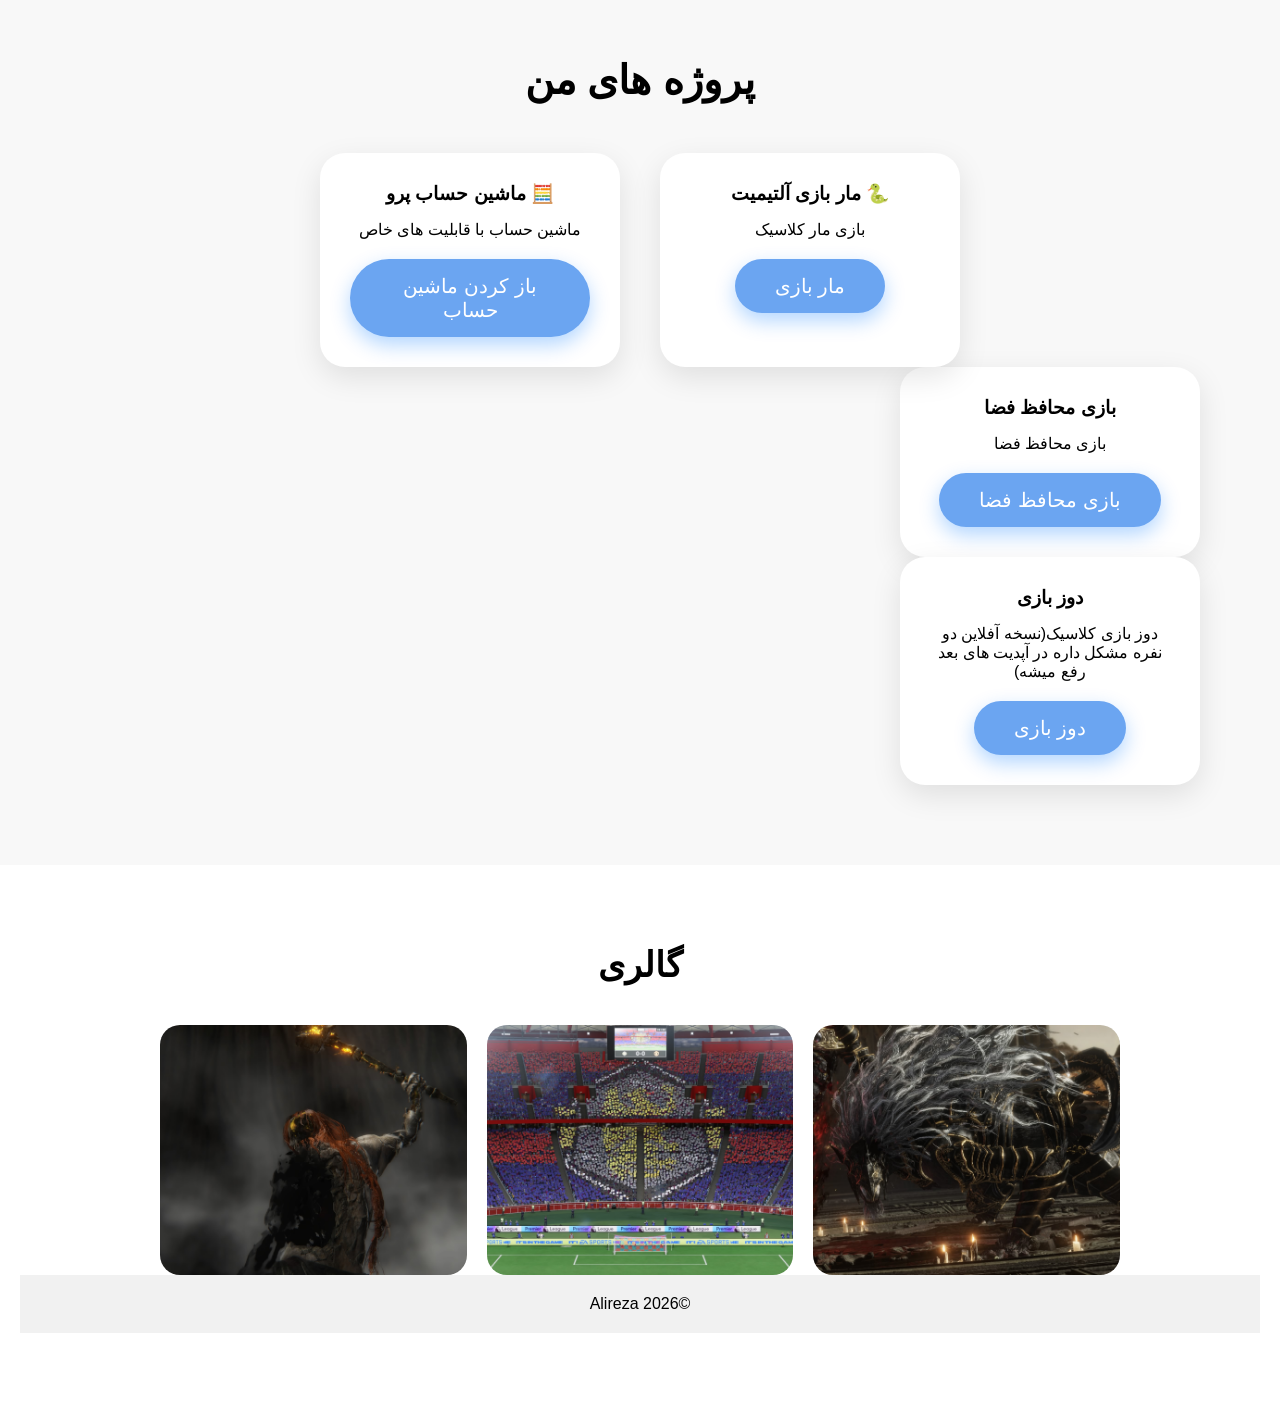
==== commit c2235ad7: "Update index.html" ====
--- a/index.html
+++ b/index.html
@@ -138,6 +138,30 @@
 
     </div>
 
+<div class="card">
+
+<h3>بازی محافظ فضا </h3>
+
+</p> بازی محافظ فضا
+</p>
+
+<a href="Space Defender/index.html">
+    <button>بازی محافظ فضا </button>
+</a>
+
+</div>
+    <div class="card">
+
+<h3>دوز بازی </h3>
+
+    </p> دوز بازی کلاسیک(نسخه آفلاین دو نفره مشکل داره در آپدیت های بعد رفع میشه)
+</p>
+
+<a href="Tic_Tac-Toe/index.html">
+    <button>دوز بازی </button>
+</a>
+
+</div>
 </section>
 
 <section id="gallery">
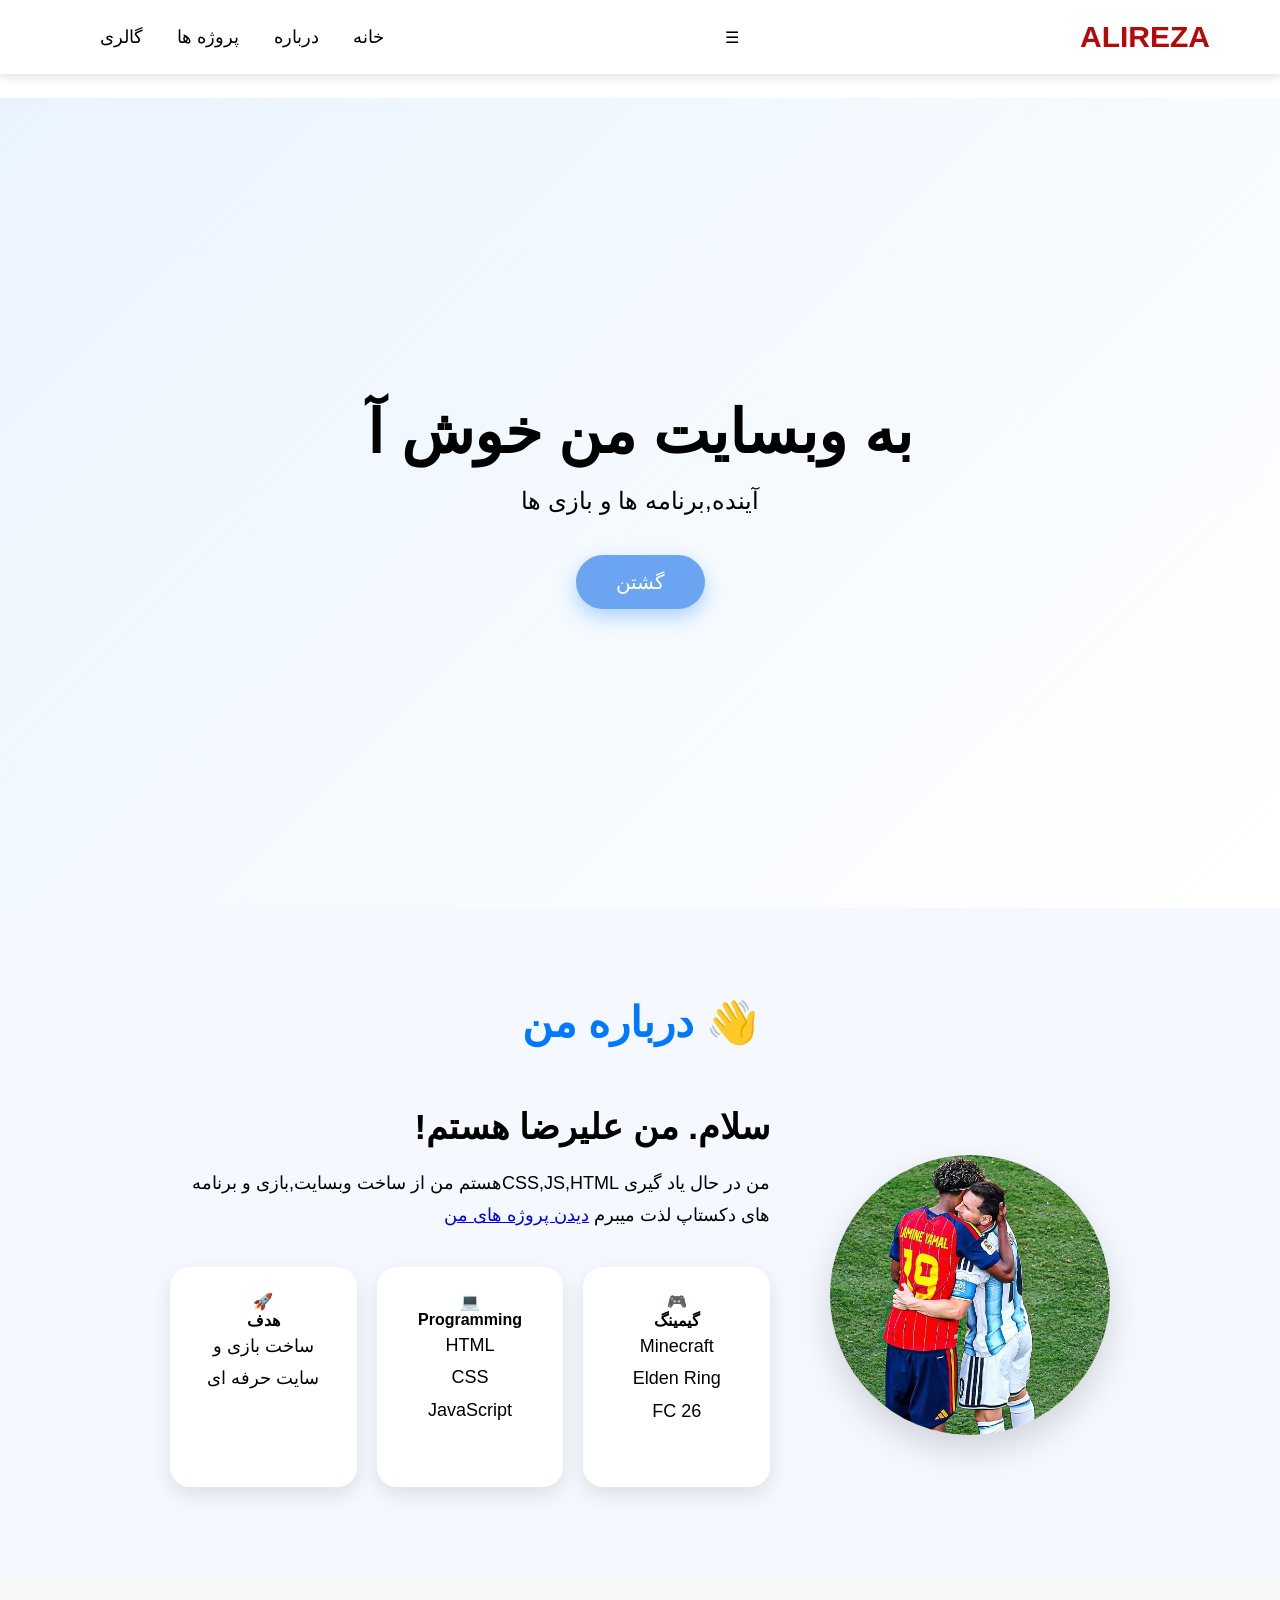
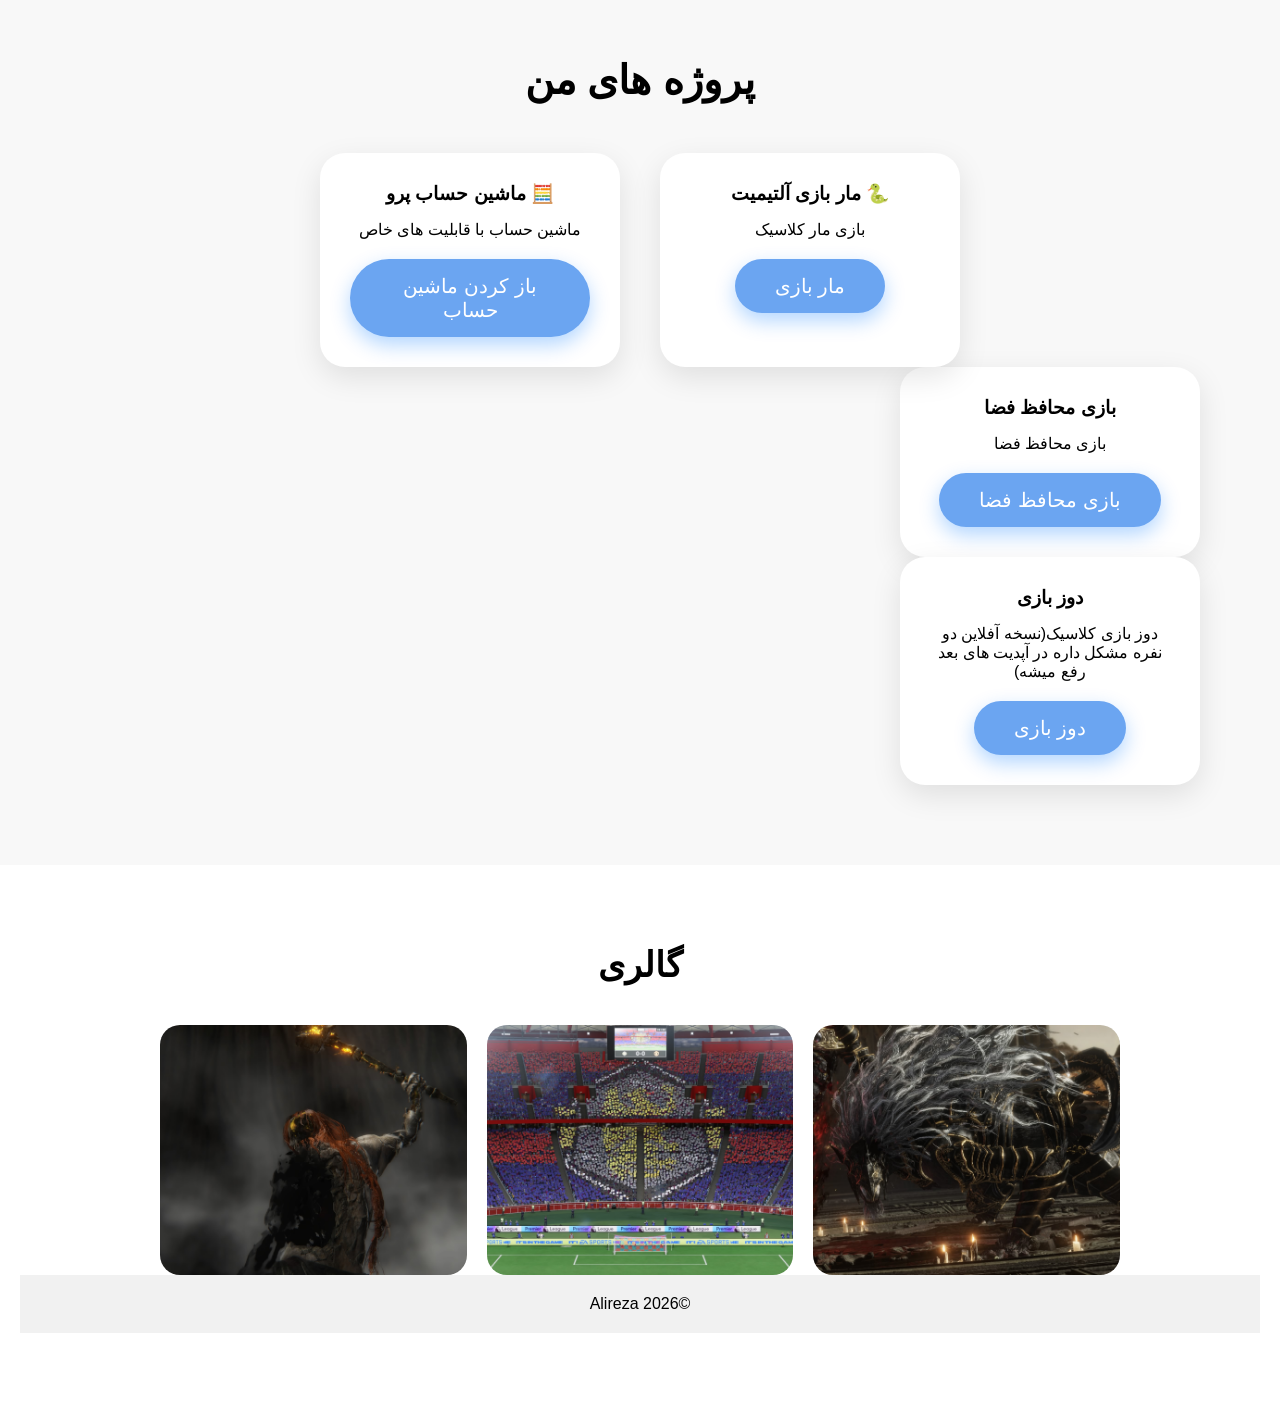
==== commit 41a9f047: "Update index.html" ====
--- a/index.html
+++ b/index.html
@@ -157,7 +157,7 @@
     </p> دوز بازی کلاسیک(نسخه آفلاین دو نفره مشکل داره در آپدیت های بعد رفع میشه)
 </p>
 
-<a href="Tic_Tac-Toe/index.html">
+<a href="tic_tac_toe/index.html">
     <button>دوز بازی </button>
 </a>
 
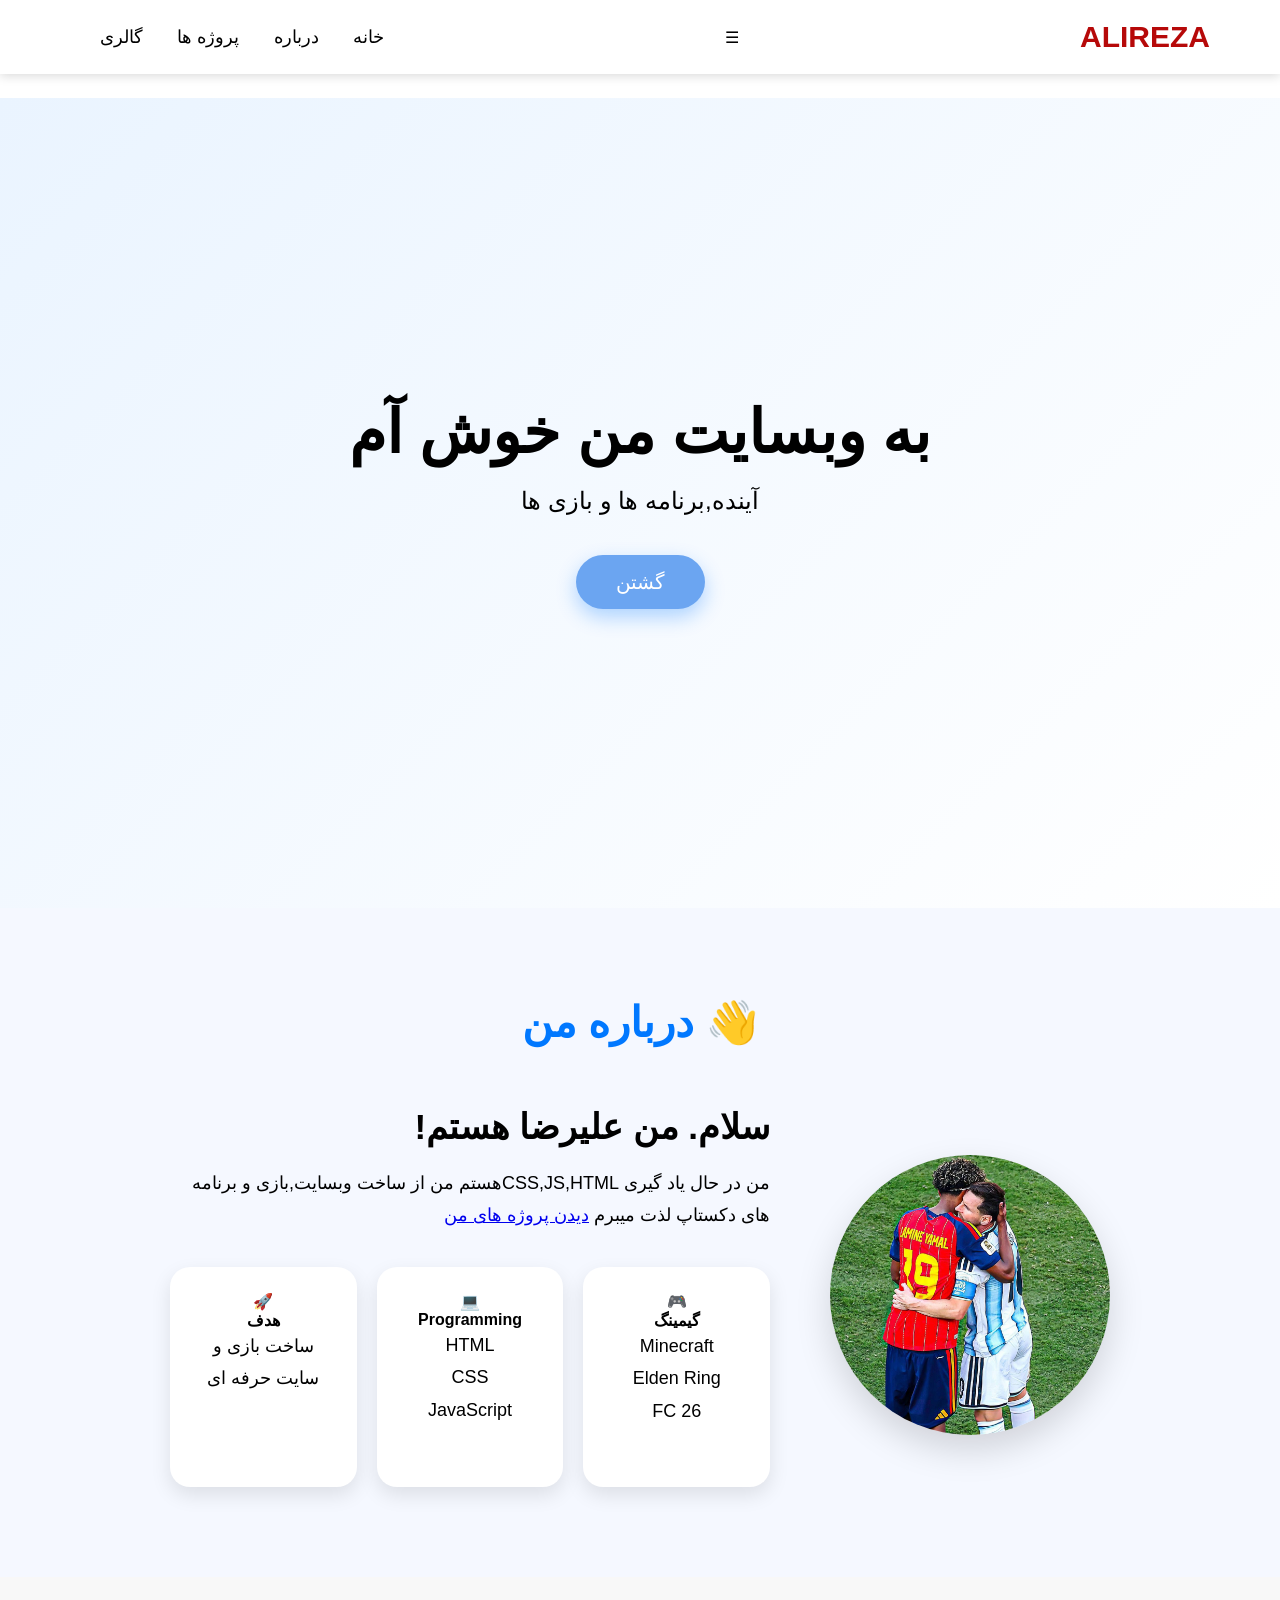
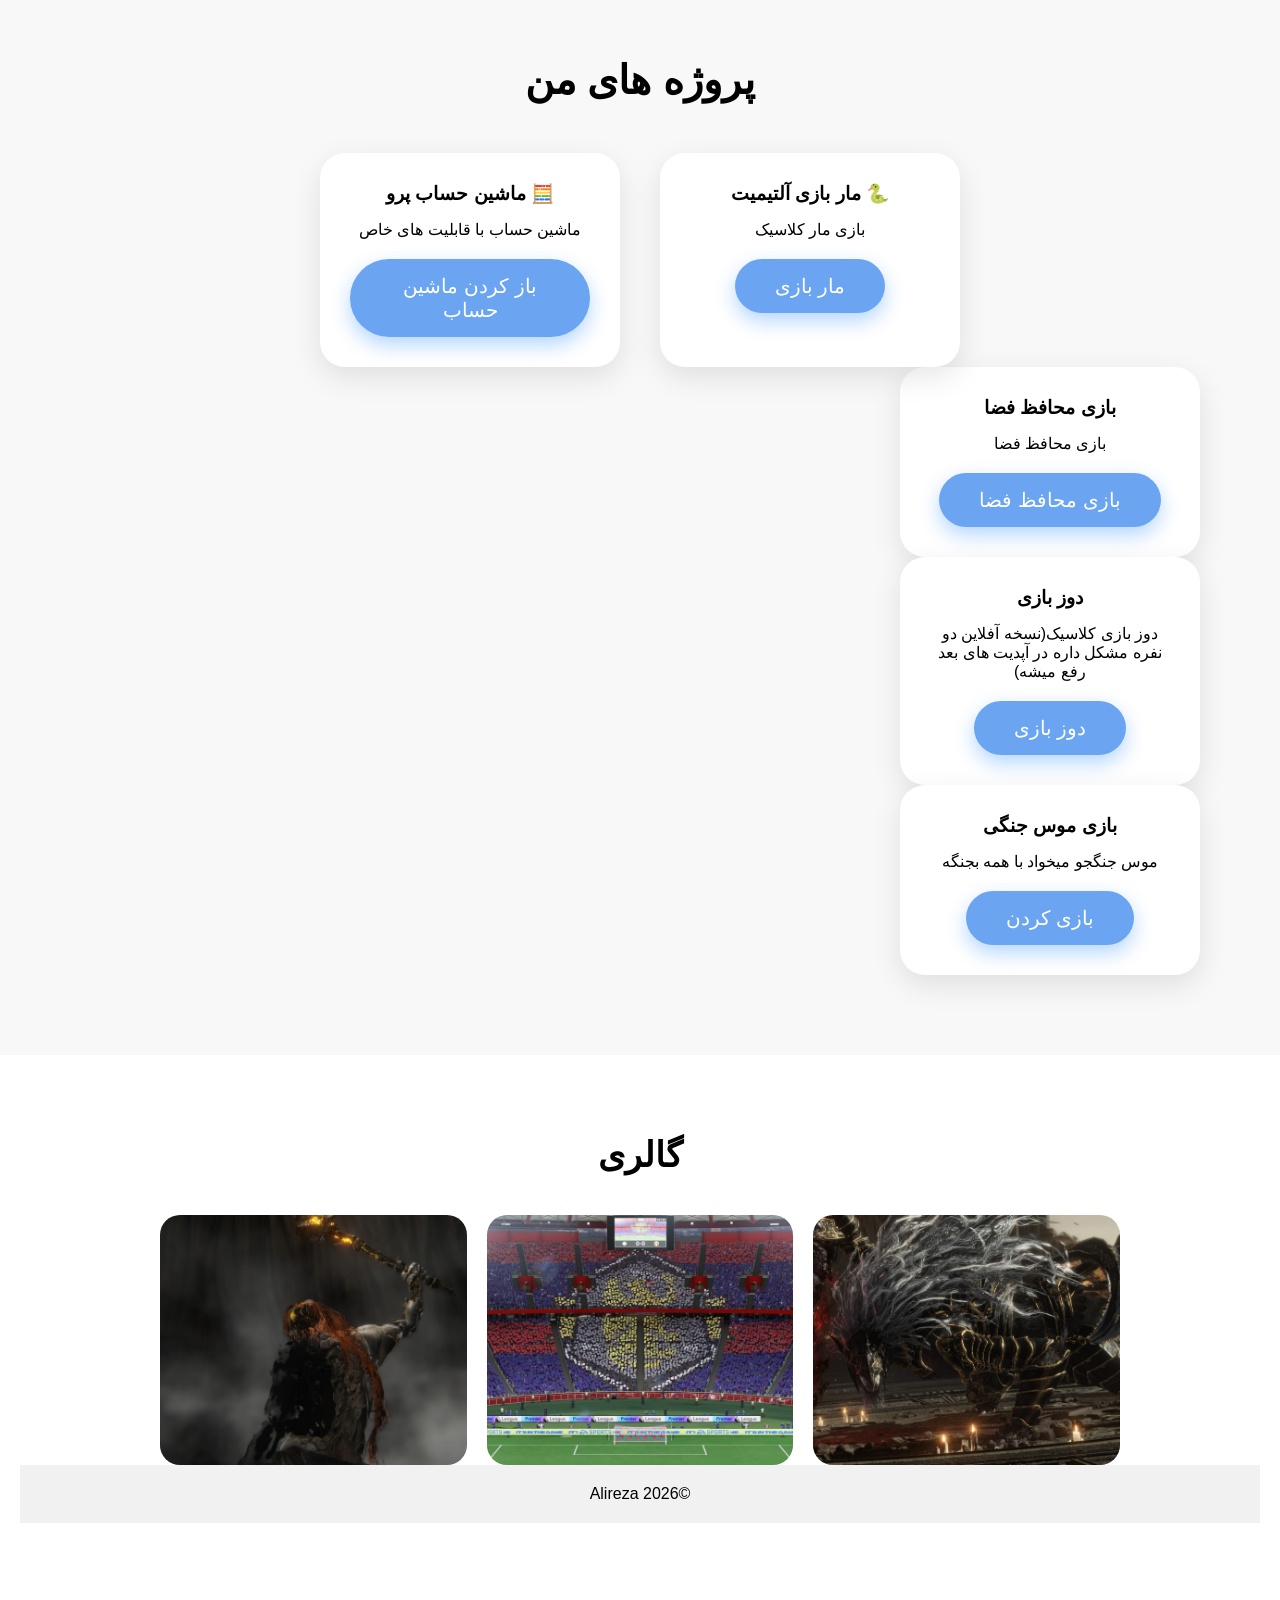
==== commit bd6472c3: "Update index.html" ====
--- a/index.html
+++ b/index.html
@@ -162,6 +162,20 @@
 </a>
 
 </div>
+
+        </div>
+
+<div class="card">
+
+<h3/> بازی موس جنگی </h3>
+
+</p> موس جنگجو میخواد با همه بجنگه</p>
+
+<a href="Mouse Fighter/2D_Blaster_Mobile(2).html">
+    <button>بازی کردن </button>
+</a>
+
+</div>
 </section>
 
 <section id="gallery">
